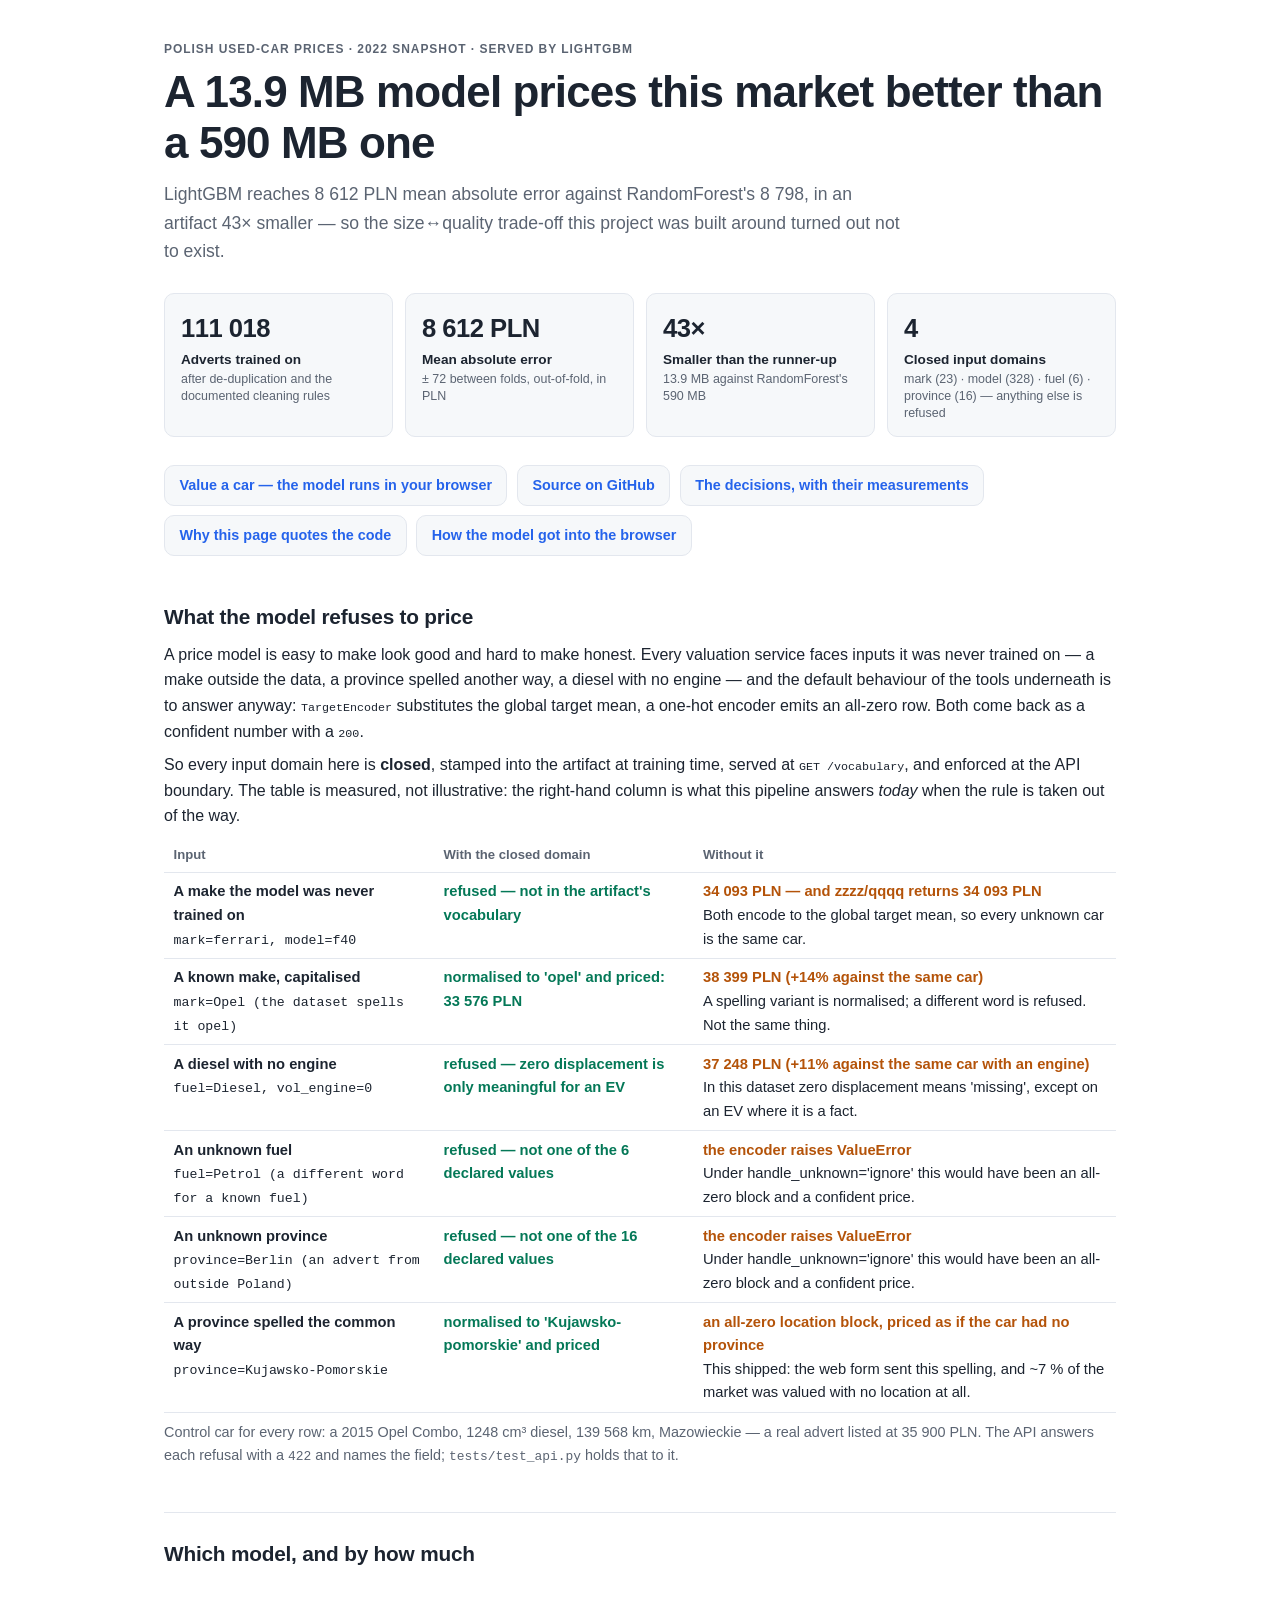
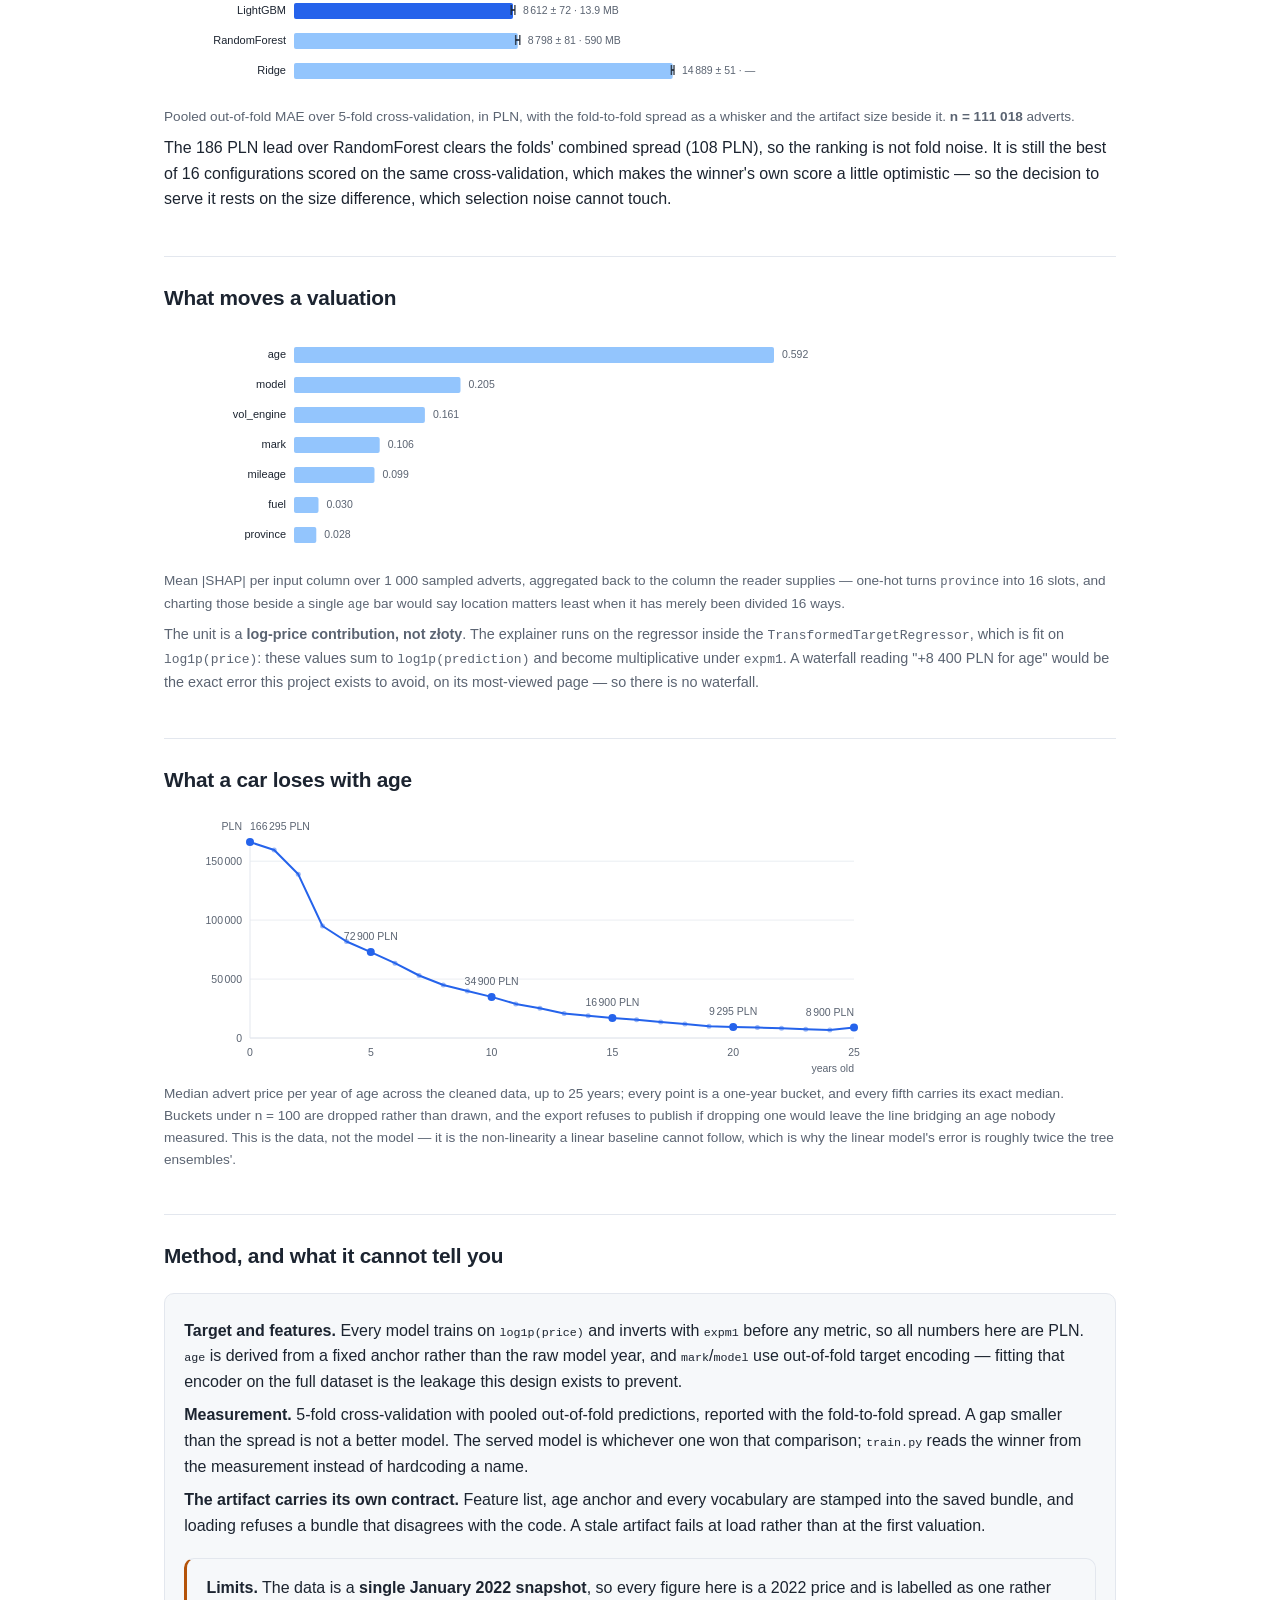
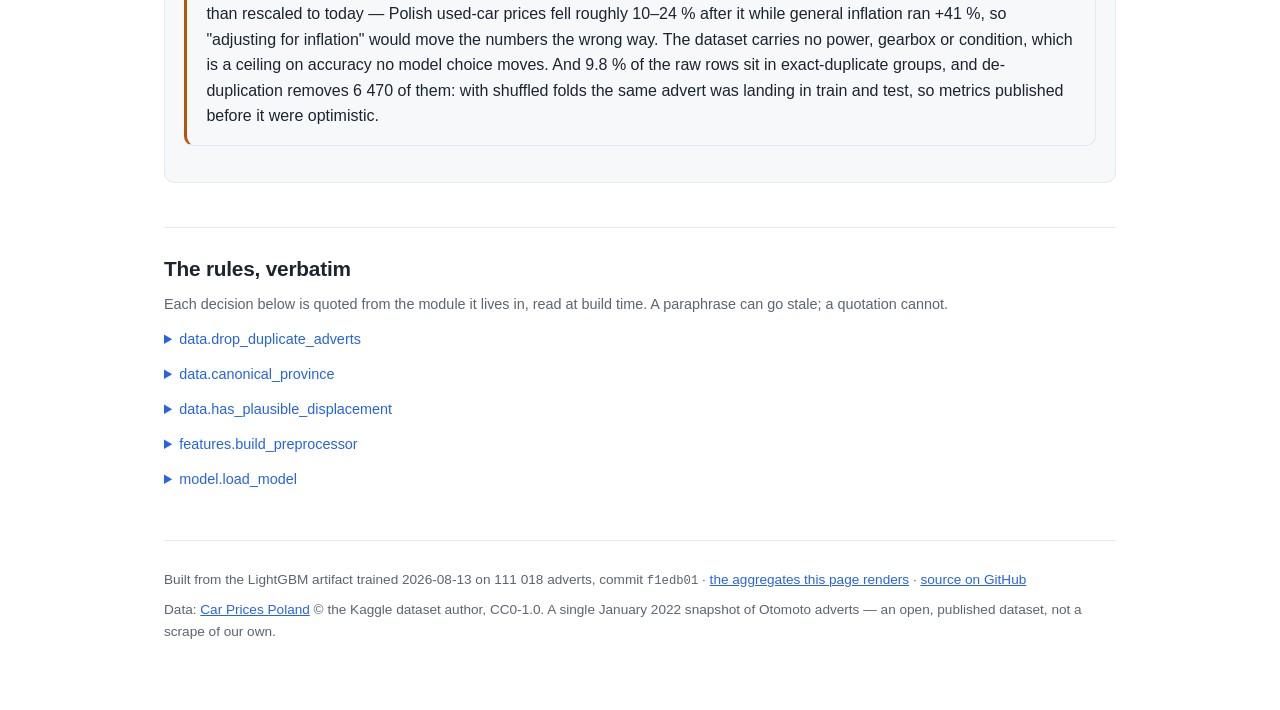
==== docs/index.html @ 96df0cda "feat(site)!: run the served model in the browser, and delete the heuristic The published form answer" ====
<!doctype html>
<html lang="en">
<head>
<meta charset="utf-8">
<meta name="viewport" content="width=device-width, initial-scale=1">
<title>A 13.9 MB model prices this market better than a 590 MB one — car-price-ml</title>
<meta name="description" content="LightGBM reaches 8 612 PLN mean absolute error against RandomForest&#39;s 8 798, in an artifact 43× smaller — so the size↔quality trade-off this project was built around turned out not to exist.">
<meta property="og:type" content="website">
<meta property="og:title" content="A 13.9 MB model prices this market better than a 590 MB one">
<meta property="og:description" content="LightGBM reaches 8 612 PLN mean absolute error against RandomForest&#39;s 8 798, in an artifact 43× smaller — so the size↔quality trade-off this project was built around turned out not to exist.">
<meta property="og:url" content="https://p0w3r223.github.io/car-price-ml/">
<meta name="twitter:card" content="summary">
<link rel="icon" href="data:image/svg+xml,<svg xmlns=%22http://www.w3.org/2000/svg%22 viewBox=%220 0 16 16%22><text y=%2213%22 font-size=%2213%22>&#128663;</text></svg>">
<style>
/* The palette, and nothing else. Both colour schemes are first-class: dark mode swaps the
   variables rather than restating the design, and the charts inherit them too — which is the
   main reason they are SVG and not the embedded PNGs this page used to carry.

   Kept in its own file because two pages are built from it: the report and the valuation
   form. They used to be two stylesheets with two palettes, so following the report's own
   "Try the valuation form" link landed the reader on a visually different site with no dark
   mode at all.

   The token names are shared with the other projects in this portfolio on purpose — one
   visual system, not five. */
:root {
  color-scheme: light dark;
  --bg: #ffffff;
  --surface: #f6f8fa;
  --border: #e3e7ee;
  --text: #1c2430;
  --muted: #5b6472;
  --accent: #2563eb;
  --accent-soft: #93c5fd;
  /* Darker than the obvious #059669, which measures 3.5:1 on --surface — below AA for text
     this size, and it is the label on the one state a reader has to be able to trust. */
  --positive: #047857;
  --warn: #b45309;
  /* Distinct from --warn on purpose: the form has two different bad states, and colouring
     them alike would say a refused input and a heuristic answer are the same kind of event.
     One is the user's to fix, the other is the deployment's. */
  --danger: #b42318;
  --radius: 10px;
}

@media (prefers-color-scheme: dark) {
  :root {
    --bg: #0f1319;
    --surface: #161c25;
    --border: #263041;
    --text: #e6eaf2;
    --muted: #98a3b6;
    --accent: #6ea8fe;
    --accent-soft: #2c4a7c;
    --positive: #34d399;
    --warn: #fbbf24;
    --danger: #f87171;
  }
}
/* Everything both published pages share: page frame, typography, cards, footer. The report
   adds charts and tables on top of this; the form adds inputs. Neither restates it. */

* { box-sizing: border-box; }

body {
  font-family: -apple-system, BlinkMacSystemFont, "Segoe UI", Roboto, "Helvetica Neue",
    Arial, sans-serif;
  -webkit-font-smoothing: antialiased;
  max-width: 62rem;
  margin: 0 auto;
  padding: 2.5rem 1.25rem 4rem;
  background: var(--bg);
  color: var(--text);
  line-height: 1.6;
}

a { color: var(--accent); }
a:focus-visible, summary:focus-visible {
  outline: 2px solid var(--accent);
  outline-offset: 3px;
  border-radius: 3px;
}

.eyebrow {
  text-transform: uppercase;
  letter-spacing: 0.08em;
  font-size: 0.75rem;
  font-weight: 600;
  color: var(--muted);
  margin: 0 0 0.5rem;
}

h1 {
  font-size: clamp(1.75rem, 1.2rem + 2.2vw, 2.75rem);
  line-height: 1.15;
  letter-spacing: -0.02em;
  margin: 0 0 0.75rem;
}

h2 {
  font-size: 1.3rem;
  letter-spacing: -0.01em;
  margin: 2.75rem 0 0.35rem;
  padding-top: 1.5rem;
  border-top: 1px solid var(--border);
}

h2:first-of-type { border-top: none; padding-top: 0; }
h3 { font-size: 1rem; margin: 1.5rem 0 0.25rem; }
p { margin: 0.5rem 0; }
.lead { font-size: 1.1rem; color: var(--muted); max-width: 46rem; }
.note { color: var(--muted); font-size: 0.9rem; }

.card {
  background: var(--surface);
  border: 1px solid var(--border);
  border-radius: var(--radius);
  padding: 1rem 1.2rem;
  margin: 1.25rem 0;
}

.card.caution { border-left: 3px solid var(--warn); }

.actions { display: flex; flex-wrap: wrap; gap: 0.6rem; margin: 1.5rem 0; }
.actions a {
  border: 1px solid var(--border);
  border-radius: var(--radius);
  padding: 0.5rem 0.9rem;
  text-decoration: none;
  background: var(--surface);
  font-size: 0.9rem;
  font-weight: 600;
}

code { font-size: 0.9em; }

footer {
  margin-top: 3rem;
  padding-top: 1.25rem;
  border-top: 1px solid var(--border);
  color: var(--muted);
  font-size: 0.85rem;
}

@media print {
  body { max-width: none; }
  details { display: none; }
}
/* What only the report page needs: the KPI row, the charts, the tables and the quoted rules.
   Loaded after tokens.css and base.css. */

/* KPI row: the four numbers that frame everything below. */
.kpis {
  display: grid;
  grid-template-columns: repeat(auto-fit, minmax(11rem, 1fr));
  gap: 0.75rem;
  margin: 1.75rem 0;
  padding: 0;
  list-style: none;
}

.kpi {
  background: var(--surface);
  border: 1px solid var(--border);
  border-radius: var(--radius);
  padding: 0.9rem 1rem;
}

.kpi-value { font-size: 1.6rem; font-weight: 700; letter-spacing: -0.02em; }
.kpi-label { font-size: 0.85rem; font-weight: 600; }
.kpi-note { font-size: 0.78rem; color: var(--muted); line-height: 1.35; }

figure { margin: 1rem 0 0; }
figcaption { color: var(--muted); font-size: 0.85rem; margin-top: 0.35rem; }

/* Charts scroll inside their own box; the page itself never scrolls sideways. The min-width
   is what makes that true: with `max-width: 100%` alone an SVG with a viewBox simply scales
   down, so `overflow-x` never fires and a 720 px chart renders at 44 % on a phone — taking
   11 px labels to under 5 px. Below this width the box scrolls instead of shrinking. */
.chart-wrap { overflow-x: auto; }
.chart { min-width: 34rem; max-width: 100%; height: auto; display: block; }
.chart text { font-size: 11px; fill: var(--text); }
.chart .bar-label { fill: var(--text); }
.chart .bar-value, .chart .axis { fill: var(--muted); font-size: 10.5px; }
.chart .bar { fill: var(--accent-soft); }
.chart .bar.served { fill: var(--accent); }
/* The fold-to-fold spread, drawn across the bar end. Deliberately the text colour rather
   than the bar's: it is a statement about the bar, not a part of it. */
.chart .spread { stroke: var(--text); stroke-width: 2; opacity: 0.8; }
.chart .spread-cap { stroke: var(--text); stroke-width: 1.5; opacity: 0.8; }
.chart .series {
  fill: none;
  stroke: var(--accent);
  stroke-width: 2;
  stroke-linejoin: round;
  stroke-linecap: round;
}
.chart .series-dot { fill: var(--accent); }
/* Points that only shape the line, next to the ones that carry a printed value. */
.chart .series-dot.minor { fill: var(--accent); opacity: 0.45; }
.chart .axis-line { stroke: var(--border); stroke-width: 1; }
/* Gridlines are a reading aid, not data: they must stay behind the series in weight as
   well as in paint order. */
.chart .grid { stroke: var(--border); stroke-width: 1; opacity: 0.7; }

table { border-collapse: collapse; width: 100%; font-size: 0.92rem; }
th, td {
  text-align: left;
  padding: 0.45rem 0.6rem;
  border-bottom: 1px solid var(--border);
  vertical-align: top;
}
th { font-weight: 600; color: var(--muted); font-size: 0.82rem; }
td.num, th.num { text-align: right; font-variant-numeric: tabular-nums; }
.table-wrap { overflow-x: auto; }
.verdict { color: var(--positive); font-weight: 600; }
.was { color: var(--warn); font-weight: 600; }

details { margin: 0.75rem 0; }
summary { cursor: pointer; font-size: 0.9rem; color: var(--accent); }
pre {
  overflow-x: auto;
  background: var(--surface);
  border: 1px solid var(--border);
  border-radius: var(--radius);
  padding: 0.85rem 1rem;
  font-size: 0.8rem;
  line-height: 1.5;
}

</style>
</head>
<body>

<header>
  <p class="eyebrow">Polish used-car prices · 2022 snapshot · served by LightGBM</p>
  <h1>A 13.9 MB model prices this market better than a 590 MB one</h1>
  <p class="lead">LightGBM reaches 8 612 PLN mean absolute error against RandomForest&#39;s 8 798, in an artifact 43× smaller — so the size↔quality trade-off this project was built around turned out not to exist.</p>
</header>

<ul class="kpis">
  <li class="kpi">
    <div class="kpi-value">111 018</div>
    <div class="kpi-label">Adverts trained on</div>
    <div class="kpi-note">after de-duplication and the documented cleaning rules</div>
  </li>
  <li class="kpi">
    <div class="kpi-value">8 612 PLN</div>
    <div class="kpi-label">Mean absolute error</div>
    <div class="kpi-note">± 72 between folds, out-of-fold, in PLN</div>
  </li>
  <li class="kpi">
    <div class="kpi-value">43×</div>
    <div class="kpi-label">Smaller than the runner-up</div>
    <div class="kpi-note">13.9 MB against RandomForest&#39;s 590 MB</div>
  </li>
  <li class="kpi">
    <div class="kpi-value">4</div>
    <div class="kpi-label">Closed input domains</div>
    <div class="kpi-note">mark (23) · model (328) · fuel (6) · province (16) — anything else is refused</div>
  </li>
</ul>

<p class="actions">
  <a href="app/">Value a car — the model runs in your browser</a>
  <a href="https://github.com/P0w3r223/car-price-ml">Source on GitHub</a>
  <a href="adr/0001_scope-and-site-expansion.md">The decisions, with their measurements</a>
  <a href="adr/0002_site-quotes-the-code.md">Why this page quotes the code</a>
  <a href="adr/0004_the-model-runs-in-the-browser.md">How the model got into the browser</a>
</p>

<h2>What the model refuses to price</h2>
<p>
  A price model is easy to make look good and hard to make honest. Every valuation service
  faces inputs it was never trained on — a make outside the data, a province spelled another
  way, a diesel with no engine — and the default behaviour of the tools underneath is to
  answer anyway: <code>TargetEncoder</code> substitutes the global target mean, a one-hot
  encoder emits an all-zero row. Both come back as a confident number with a
  <code>200</code>.
</p>
<p>
  So every input domain here is <strong>closed</strong>, stamped into the artifact at
  training time, served at <code>GET /vocabulary</code>, and enforced at the API boundary.
  The table is measured, not illustrative: the right-hand column is what this pipeline
  answers <em>today</em> when the rule is taken out of the way.
</p>
<div class="table-wrap">
<table>
  <thead>
    <tr>
      <th>Input</th>
      <th>With the closed domain</th>
      <th>Without it</th>
    </tr>
  </thead>
  <tbody>
    <tr>
      <td><strong>A make the model was never trained on</strong><br><code>mark=ferrari, model=f40</code></td>
      <td><span class="verdict">refused — not in the artifact&#39;s vocabulary</span></td>
      <td><span class="was">34 093 PLN — and zzzz/qqqq returns 34 093 PLN</span><br>Both encode to the global target mean, so every unknown car is the same car.</td>
    </tr>
    <tr>
      <td><strong>A known make, capitalised</strong><br><code>mark=Opel (the dataset spells it opel)</code></td>
      <td><span class="verdict">normalised to &#39;opel&#39; and priced: 33 576 PLN</span></td>
      <td><span class="was">38 399 PLN (+14% against the same car)</span><br>A spelling variant is normalised; a different word is refused. Not the same thing.</td>
    </tr>
    <tr>
      <td><strong>A diesel with no engine</strong><br><code>fuel=Diesel, vol_engine=0</code></td>
      <td><span class="verdict">refused — zero displacement is only meaningful for an EV</span></td>
      <td><span class="was">37 248 PLN (+11% against the same car with an engine)</span><br>In this dataset zero displacement means &#39;missing&#39;, except on an EV where it is a fact.</td>
    </tr>
    <tr>
      <td><strong>An unknown fuel</strong><br><code>fuel=Petrol (a different word for a known fuel)</code></td>
      <td><span class="verdict">refused — not one of the 6 declared values</span></td>
      <td><span class="was">the encoder raises ValueError</span><br>Under handle_unknown=&#39;ignore&#39; this would have been an all-zero block and a confident price.</td>
    </tr>
    <tr>
      <td><strong>An unknown province</strong><br><code>province=Berlin (an advert from outside Poland)</code></td>
      <td><span class="verdict">refused — not one of the 16 declared values</span></td>
      <td><span class="was">the encoder raises ValueError</span><br>Under handle_unknown=&#39;ignore&#39; this would have been an all-zero block and a confident price.</td>
    </tr>
    <tr>
      <td><strong>A province spelled the common way</strong><br><code>province=Kujawsko-Pomorskie</code></td>
      <td><span class="verdict">normalised to &#39;Kujawsko-pomorskie&#39; and priced</span></td>
      <td><span class="was">an all-zero location block, priced as if the car had no province</span><br>This shipped: the web form sent this spelling, and ~7 % of the market was valued with no location at all.</td>
    </tr>
  </tbody>
</table>
</div>
<p class="note">
  Control car for every row: a 2015 Opel Combo,
  1248 cm³ diesel, 139 568 km,
  Mazowieckie — a real advert listed at 35 900 PLN. The API answers each
  refusal with a <code>422</code> and names the field; <code>tests/test_api.py</code> holds
  that to it.
</p>

<h2>Which model, and by how much</h2>
<figure>
  <div class="chart-wrap"><svg class="chart" viewBox="0 0 720 114" width="720" height="114" role="img" aria-label="Cross-validated error by model (PLN)" xmlns="http://www.w3.org/2000/svg"><title>Cross-validated error by model (PLN)</title><text class="bar-label" x="122" y="28.0" text-anchor="end">LightGBM</text><rect class="bar served" x="130" y="17" width="219.0" height="16" rx="2"></rect><line class="spread" x1="347.2" x2="350.9" y1="24.0" y2="24.0"></line><line class="spread-cap" x1="347.2" x2="347.2" y1="19.0" y2="29.0"></line><line class="spread-cap" x1="350.9" x2="350.9" y1="19.0" y2="29.0"></line><text class="bar-value" x="358.9" y="28.0">8 612 ± 72 · 13.9 MB</text><text class="bar-label" x="122" y="58.0" text-anchor="end">RandomForest</text><rect class="bar" x="130" y="47" width="223.8" height="16" rx="2"></rect><line class="spread" x1="351.7" x2="355.8" y1="54.0" y2="54.0"></line><line class="spread-cap" x1="351.7" x2="351.7" y1="49.0" y2="59.0"></line><line class="spread-cap" x1="355.8" x2="355.8" y1="49.0" y2="59.0"></line><text class="bar-value" x="363.8" y="58.0">8 798 ± 81 · 590 MB</text><text class="bar-label" x="122" y="88.0" text-anchor="end">Ridge</text><rect class="bar" x="130" y="77" width="378.7" height="16" rx="2"></rect><line class="spread" x1="507.4" x2="510.0" y1="84.0" y2="84.0"></line><line class="spread-cap" x1="507.4" x2="507.4" y1="79.0" y2="89.0"></line><line class="spread-cap" x1="510.0" x2="510.0" y1="79.0" y2="89.0"></line><text class="bar-value" x="518.0" y="88.0">14 889 ± 51 · —</text></svg></div>
  <figcaption>
    Pooled out-of-fold MAE over 5-fold cross-validation, in PLN, with
    the fold-to-fold spread as a whisker and the artifact size beside it.
    <strong>n = 111 018</strong> adverts.
  </figcaption>
</figure>
<p>The 186 PLN lead over RandomForest clears the folds&#39; combined spread (108 PLN), so the ranking is not fold noise. It is still the best of 16 configurations scored on the same cross-validation, which makes the winner&#39;s own score a little optimistic — so the decision to serve it rests on the size difference, which selection noise cannot touch.</p>

<h2>What moves a valuation</h2>
<figure>
  <div class="chart-wrap"><svg class="chart" viewBox="0 0 720 234" width="720" height="234" role="img" aria-label="What moves a valuation (mean |SHAP|, log-price)" xmlns="http://www.w3.org/2000/svg"><title>What moves a valuation (mean |SHAP|, log-price)</title><text class="bar-label" x="122" y="28.0" text-anchor="end">age</text><rect class="bar" x="130" y="17" width="480.0" height="16" rx="2"></rect><text class="bar-value" x="618.0" y="28.0">0.592</text><text class="bar-label" x="122" y="58.0" text-anchor="end">model</text><rect class="bar" x="130" y="47" width="166.5" height="16" rx="2"></rect><text class="bar-value" x="304.5" y="58.0">0.205</text><text class="bar-label" x="122" y="88.0" text-anchor="end">vol_engine</text><rect class="bar" x="130" y="77" width="130.9" height="16" rx="2"></rect><text class="bar-value" x="268.9" y="88.0">0.161</text><text class="bar-label" x="122" y="118.0" text-anchor="end">mark</text><rect class="bar" x="130" y="107" width="85.7" height="16" rx="2"></rect><text class="bar-value" x="223.7" y="118.0">0.106</text><text class="bar-label" x="122" y="148.0" text-anchor="end">mileage</text><rect class="bar" x="130" y="137" width="80.5" height="16" rx="2"></rect><text class="bar-value" x="218.5" y="148.0">0.099</text><text class="bar-label" x="122" y="178.0" text-anchor="end">fuel</text><rect class="bar" x="130" y="167" width="24.5" height="16" rx="2"></rect><text class="bar-value" x="162.5" y="178.0">0.030</text><text class="bar-label" x="122" y="208.0" text-anchor="end">province</text><rect class="bar" x="130" y="197" width="22.3" height="16" rx="2"></rect><text class="bar-value" x="160.3" y="208.0">0.028</text></svg></div>
  <figcaption>
    Mean |SHAP| per input column over 1 000 sampled adverts,
    aggregated back to the column the reader supplies — one-hot turns
    <code>province</code> into 16 slots, and charting those beside a
    single <code>age</code> bar would say location matters least when it has merely been
    divided 16 ways.
  </figcaption>
</figure>
<p class="note">
  The unit is a <strong>log-price contribution, not złoty</strong>. The explainer runs on the
  regressor inside the <code>TransformedTargetRegressor</code>, which is fit on
  <code>log1p(price)</code>: these values sum to <code>log1p(prediction)</code> and become
  multiplicative under <code>expm1</code>. A waterfall reading "+8 400 PLN for age" would be
  the exact error this project exists to avoid, on its most-viewed page — so there is no
  waterfall.
</p>

<h2>What a car loses with age</h2>
<figure>
  <div class="chart-wrap"><svg class="chart" viewBox="0 0 720 266" width="720" height="266" role="img" aria-label="Median advert price by age" xmlns="http://www.w3.org/2000/svg"><title>Median advert price by age</title><text class="axis" x="78" y="18" text-anchor="end">PLN</text><line class="grid" x1="86" x2="690" y1="226.0" y2="226.0"></line><text class="axis" x="78" y="230.0" text-anchor="end">0</text><line class="grid" x1="86" x2="690" y1="167.1" y2="167.1"></line><text class="axis" x="78" y="171.1" text-anchor="end">50 000</text><line class="grid" x1="86" x2="690" y1="108.1" y2="108.1"></line><text class="axis" x="78" y="112.1" text-anchor="end">100 000</text><line class="grid" x1="86" x2="690" y1="49.2" y2="49.2"></line><text class="axis" x="78" y="53.2" text-anchor="end">150 000</text><line class="axis-line" x1="86" x2="690" y1="226" y2="226"></line><line class="axis-line" x1="86" x2="86" y1="30" y2="226"></line><polyline class="series" points="86.0,30.0 110.2,38.0 134.3,62.3 158.5,114.0 182.6,129.5 206.8,140.1 231.0,151.2 255.1,163.5 279.3,173.0 303.4,179.0 327.6,184.9 351.8,191.9 375.9,196.2 400.1,201.4 424.2,203.7 448.4,206.1 472.6,207.7 496.7,209.9 520.9,212.0 545.0,214.2 569.2,215.0 593.4,215.5 617.5,216.2 641.7,217.2 665.8,217.9 690.0,215.5"></polyline><circle class="series-dot" cx="86.0" cy="30.0" r="4"></circle><circle class="series-dot minor" cx="110.2" cy="38.0" r="2.5"></circle><circle class="series-dot minor" cx="134.3" cy="62.3" r="2.5"></circle><circle class="series-dot minor" cx="158.5" cy="114.0" r="2.5"></circle><circle class="series-dot minor" cx="182.6" cy="129.5" r="2.5"></circle><circle class="series-dot" cx="206.8" cy="140.1" r="4"></circle><circle class="series-dot minor" cx="231.0" cy="151.2" r="2.5"></circle><circle class="series-dot minor" cx="255.1" cy="163.5" r="2.5"></circle><circle class="series-dot minor" cx="279.3" cy="173.0" r="2.5"></circle><circle class="series-dot minor" cx="303.4" cy="179.0" r="2.5"></circle><circle class="series-dot" cx="327.6" cy="184.9" r="4"></circle><circle class="series-dot minor" cx="351.8" cy="191.9" r="2.5"></circle><circle class="series-dot minor" cx="375.9" cy="196.2" r="2.5"></circle><circle class="series-dot minor" cx="400.1" cy="201.4" r="2.5"></circle><circle class="series-dot minor" cx="424.2" cy="203.7" r="2.5"></circle><circle class="series-dot" cx="448.4" cy="206.1" r="4"></circle><circle class="series-dot minor" cx="472.6" cy="207.7" r="2.5"></circle><circle class="series-dot minor" cx="496.7" cy="209.9" r="2.5"></circle><circle class="series-dot minor" cx="520.9" cy="212.0" r="2.5"></circle><circle class="series-dot minor" cx="545.0" cy="214.2" r="2.5"></circle><circle class="series-dot" cx="569.2" cy="215.0" r="4"></circle><circle class="series-dot minor" cx="593.4" cy="215.5" r="2.5"></circle><circle class="series-dot minor" cx="617.5" cy="216.2" r="2.5"></circle><circle class="series-dot minor" cx="641.7" cy="217.2" r="2.5"></circle><circle class="series-dot minor" cx="665.8" cy="217.9" r="2.5"></circle><circle class="series-dot" cx="690.0" cy="215.5" r="4"></circle><text class="bar-value" x="86.0" y="18.0" text-anchor="start">166 295 PLN</text><text class="axis" x="86.0" y="244.0" text-anchor="middle">0</text><text class="bar-value" x="206.8" y="128.1" text-anchor="middle">72 900 PLN</text><text class="axis" x="206.8" y="244.0" text-anchor="middle">5</text><text class="bar-value" x="327.6" y="172.9" text-anchor="middle">34 900 PLN</text><text class="axis" x="327.6" y="244.0" text-anchor="middle">10</text><text class="bar-value" x="448.4" y="194.1" text-anchor="middle">16 900 PLN</text><text class="axis" x="448.4" y="244.0" text-anchor="middle">15</text><text class="bar-value" x="569.2" y="203.0" text-anchor="middle">9 295 PLN</text><text class="axis" x="569.2" y="244.0" text-anchor="middle">20</text><text class="bar-value" x="690.0" y="203.5" text-anchor="end">8 900 PLN</text><text class="axis" x="690.0" y="244.0" text-anchor="middle">25</text><text class="axis" x="690" y="260" text-anchor="end">years old</text></svg></div>
  <figcaption>
    Median advert price per year of age across the cleaned data, up to
    25 years; every point is a one-year bucket, and every fifth carries its
    exact median. Buckets under n = 100 are dropped rather than
    drawn, and the export refuses to publish if dropping one would leave the line bridging an
    age nobody measured. This is the data, not the model — it is the non-linearity a linear
    baseline cannot follow, which is why the linear model's error is roughly twice the tree
    ensembles'.
  </figcaption>
</figure>

<h2>Method, and what it cannot tell you</h2>
<div class="card">
  <p>
    <strong>Target and features.</strong> Every model trains on <code>log1p(price)</code> and
    inverts with <code>expm1</code> before any metric, so all numbers here are PLN.
    <code>age</code> is derived from a fixed anchor rather than the raw model year, and
    <code>mark</code>/<code>model</code> use out-of-fold target encoding — fitting that
    encoder on the full dataset is the leakage this design exists to prevent.
  </p>
  <p>
    <strong>Measurement.</strong> 5-fold cross-validation with pooled
    out-of-fold predictions, reported with the fold-to-fold spread. A gap smaller than the
    spread is not a better model. The served model is whichever one won that comparison;
    <code>train.py</code> reads the winner from the measurement instead of hardcoding a name.
  </p>
  <p>
    <strong>The artifact carries its own contract.</strong> Feature list, age anchor and every
    vocabulary are stamped into the saved bundle, and loading refuses a bundle that disagrees
    with the code. A stale artifact fails at load rather than at the first valuation.
  </p>
  <p class="card caution">
    <strong>Limits.</strong> The data is a <strong>single January
    2022 snapshot</strong>, so every figure here is a
    2022 price and is labelled as one rather than rescaled to today —
    Polish used-car prices fell roughly 10–24 % after it while general inflation ran +41 %, so
    "adjusting for inflation" would move the numbers the wrong way. The dataset carries no
    power, gearbox or condition, which is a ceiling on accuracy no model choice moves. And
    9.8 % of the raw rows sit in exact-duplicate groups, and de-duplication removes 6 470 of
    them: with shuffled folds the same advert was landing in train and test, so metrics
    published before it were optimistic.
  </p>
</div>

<h2>The rules, verbatim</h2>
<p class="note">
  Each decision below is quoted from the module it lives in, read at build time. A paraphrase
  can go stale; a quotation cannot.
</p>
<details>
  <summary>data.drop_duplicate_adverts</summary>
  <pre><code>def drop_duplicate_adverts(df: pd.DataFrame) -&gt; pd.DataFrame:
    &#34;&#34;&#34;Drop repeated adverts, keeping one row per distinct advert.

    9.8 % of the raw rows sit in exact-duplicate groups — 31 groups hold 22 identical
    copies — consistent with a concatenation of per-model scrapes where some models were
    ingested twice. With shuffled k-fold, identical adverts land in both the training and
    the test fold, so every metric is optimistic. The inflation is not uniform across
    models either: measured on this dataset, duplicates flatter RandomForest by 256 PLN of
    MAE (``min_samples_leaf=3`` can form a pure leaf on three copies of one advert) against
    LightGBM&#39;s 19 PLN, which is enough to distort a comparison between them.

    Comparison is on the advert&#39;s own attributes; ``age`` is derived, so it is excluded.
    The key is raw-row equality rather than equality over the modelled features: two adverts
    differing only in `city` or `generation_name` are treated as two adverts, which leaves
    ~0.9 % of rows still identical in feature space. That residual is deliberate — collapsing
    it would discard genuine repeated listings of similar cars, which is signal about how
    common such a car is.
    &#34;&#34;&#34;
    subset = [c for c in df.columns if c != &#34;age&#34;]
    return df.drop_duplicates(subset=subset).reset_index(drop=True)
</code></pre>
</details>
<details>
  <summary>data.canonical_province</summary>
  <pre><code>def canonical_province(value: object) -&gt; str | None:
    &#34;&#34;&#34;Return the canonical spelling of a province, or ``None`` if it is not a Polish one.

    ``None`` covers everything outside the domain: foreign regions present in the raw data,
    missing values, and non-string input.
    &#34;&#34;&#34;
    if not isinstance(value, str):
        return None
    return _PROVINCE_BY_KEY.get(_fold(value))
</code></pre>
</details>
<details>
  <summary>data.has_plausible_displacement</summary>
  <pre><code>def has_plausible_displacement(fuel: object, vol_engine: float) -&gt; bool:
    &#34;&#34;&#34;Zero displacement is a fact for an EV and a missing value for anything that burns fuel.

    The single statement of this rule. Training drops the rows that fail it and the API
    refuses the requests that fail it — stated once because the two enforcing it live in
    different modules, and a rule applied on only one side is worse than no rule: the model
    then has no combustion-with-zero-displacement example to reason from, yet still answers.
    &#34;&#34;&#34;
    return vol_engine &gt; 0 or fuel == config.ELECTRIC_FUEL
</code></pre>
</details>
<details>
  <summary>features.build_preprocessor</summary>
  <pre><code>def build_preprocessor(random_state: int = config.RANDOM_STATE) -&gt; ColumnTransformer:
    &#34;&#34;&#34;Column transformer: OOF target encoding + one-hot + passthrough numerics.

    ``TargetEncoder`` performs internal cross-fitting; pandas output preserves feature
    names downstream (for SHAP and to satisfy LightGBM).

    The cross-fitting splitter is passed explicitly **with a seed**. Handing ``cv`` a
    plain integer lets the encoder shuffle the folds from an unseeded RNG, so two fits on
    identical data return different encodings — and every metric downstream inherits that
    wobble even when the estimator itself is fully seeded. Measured on the full dataset,
    the spread was tens of złoty of MAE: small, but the same order as a real model
    improvement, which is exactly the size that misleads a comparison.
    &#34;&#34;&#34;
    preprocessor = ColumnTransformer(
        transformers=[
            (
                &#34;target_enc&#34;,
                TargetEncoder(
                    target_type=&#34;continuous&#34;,
                    cv=KFold(n_splits=config.CV_FOLDS, shuffle=True, random_state=random_state),
                ),
                list(config.HIGH_CARD_CATEGORICAL),
            ),
            (
                &#34;onehot&#34;,
                # The category domains are declared, not learned. Learned domains depend on
                # what a given training sample happened to contain, so a fold missing a rare
                # fuel would produce a different feature space — and the serving pipeline
                # would inherit whichever one the final fit saw. Declaring them keeps the
                # columns identical across folds, runs and the API.
                #
                # &#34;error&#34;, not &#34;ignore&#34;: an out-of-domain category under &#34;ignore&#34; becomes an
                # all-zero block — a combination that occurs in no training row, so the trees
                # extrapolate off-manifold and return a confident number with no signal that
                # anything was dropped. That is the exact failure this vocabulary work exists
                # to close, and it must not stay open for the next dataset that spells a fuel
                # differently. Callers reach the model through `data.clean` (which closes the
                # province domain) or the API (which validates both), so a raised error here
                # means genuinely unseen input, not routine traffic.
                OneHotEncoder(
                    categories=[
                        _ONEHOT_CATEGORIES[name] for name in config.LOW_CARD_CATEGORICAL
                    ],
                    handle_unknown=&#34;error&#34;,
                    sparse_output=False,
                ),
                list(config.LOW_CARD_CATEGORICAL),
            ),
            (&#34;num&#34;, &#34;passthrough&#34;, list(config.NUMERIC_FEATURES)),
        ]
    )
    preprocessor.set_output(transform=&#34;pandas&#34;)
    return preprocessor
</code></pre>
</details>
<details>
  <summary>model.load_model</summary>
  <pre><code>def load_model(models_dir: Path = config.MODELS_DIR) -&gt; dict:
    &#34;&#34;&#34;Load the persisted model bundle, refusing one that was fit on a different feature set.

    Uses joblib (pickle) — only load model files you produced/trust; the served artifact
    ships inside the Docker image, so its provenance is controlled.

    The feature check exists because the failure it prevents is silent: the API builds its
    input row from a hardcoded column list, so an artifact trained on a different set would
    keep returning confident numbers computed from the wrong columns. A stale artifact must
    fail at load, not at the first valuation.
    &#34;&#34;&#34;
    path = models_dir / MODEL_FILENAME
    if not path.exists():
        raise FileNotFoundError(f&#34;No saved model at {path} — train first&#34;)

    bundle = joblib.load(path)
    saved = bundle.get(&#34;metadata&#34;, {}).get(&#34;features&#34;)
    expected = list(features.FEATURE_COLUMNS)
    if saved is None:
        raise ValueError(
            f&#34;{path} carries no feature spec — it predates the check and cannot be &#34;
            f&#34;verified against the current one ({expected}). Retrain.&#34;
        )
    if list(saved) != expected:
        raise ValueError(
            f&#34;{path} was fit on {list(saved)}, but the code expects {expected}. Retrain.&#34;
        )

    # The anchor belongs to the inference contract as much as the column list does: the API
    # derives `age = REFERENCE_YEAR - year`, so serving an artifact trained against a
    # different anchor shifts every age by the difference — quietly, and in a direction the
    # metrics never see.
    saved_year = bundle.get(&#34;metadata&#34;, {}).get(&#34;reference_year&#34;)
    if saved_year is None:
        raise ValueError(
            f&#34;{path} carries no age anchor, so it cannot be checked against &#34;
            f&#34;REFERENCE_YEAR={config.REFERENCE_YEAR}. Retrain.&#34;
        )
    if saved_year != config.REFERENCE_YEAR:
        raise ValueError(
            f&#34;{path} was fit with REFERENCE_YEAR={saved_year}, but the code uses &#34;
            f&#34;{config.REFERENCE_YEAR} — every derived age would be off by &#34;
            f&#34;{abs(saved_year - config.REFERENCE_YEAR)} years. Retrain.&#34;
        )

    # The declared one-hot domains are part of the artifact too. Widening `config.PROVINCES`
    # without retraining would leave the API validator accepting a province the pickled
    # encoder then refuses — a 500 at valuation time instead of a clear message at load.
    saved_vocabulary = bundle.get(&#34;metadata&#34;, {}).get(&#34;vocabulary&#34;, {})
    declared_domains = {&#34;fuel&#34;: list(config.KNOWN_FUELS), &#34;province&#34;: list(config.PROVINCES)}
    for column in (*config.HIGH_CARD_CATEGORICAL, *config.LOW_CARD_CATEGORICAL):
        stamped = saved_vocabulary.get(column)
        # Mandatory, like the two checks above. The serving path refuses an unknown make by
        # consulting this list, so an artifact without it would let that guard pass silently
        # — the failure mode being guarded against, reintroduced by an optional check.
        if not stamped:
            raise ValueError(f&#34;{path} carries no {column} vocabulary. Retrain.&#34;)
        declared = declared_domains.get(column)
        if declared is not None and sorted(stamped) != sorted(declared):
            raise ValueError(
                f&#34;{path} was fit with {column} domain {sorted(stamped)}, but the code &#34;
                f&#34;declares {sorted(declared)}. Retrain.&#34;
            )
    return bundle
</code></pre>
</details>

<footer>
  <p>
    Built from the LightGBM artifact trained
    <time datetime="2026-08-13">2026-08-13</time> on
    111 018 adverts, commit
    <code>f1edb01</code> ·
    <a href="data/metrics.json">the aggregates this page renders</a> ·
    <a href="https://github.com/P0w3r223/car-price-ml">source on GitHub</a>
  </p>
  <p>
    Data: <a href="https://www.kaggle.com/datasets/aleksandrglotov/car-prices-poland">Car
    Prices Poland</a> © the Kaggle dataset author, CC0-1.0. A single January
    2022 snapshot of Otomoto adverts — an open, published dataset, not
    a scrape of our own.
  </p>
</footer>

</body>
</html>
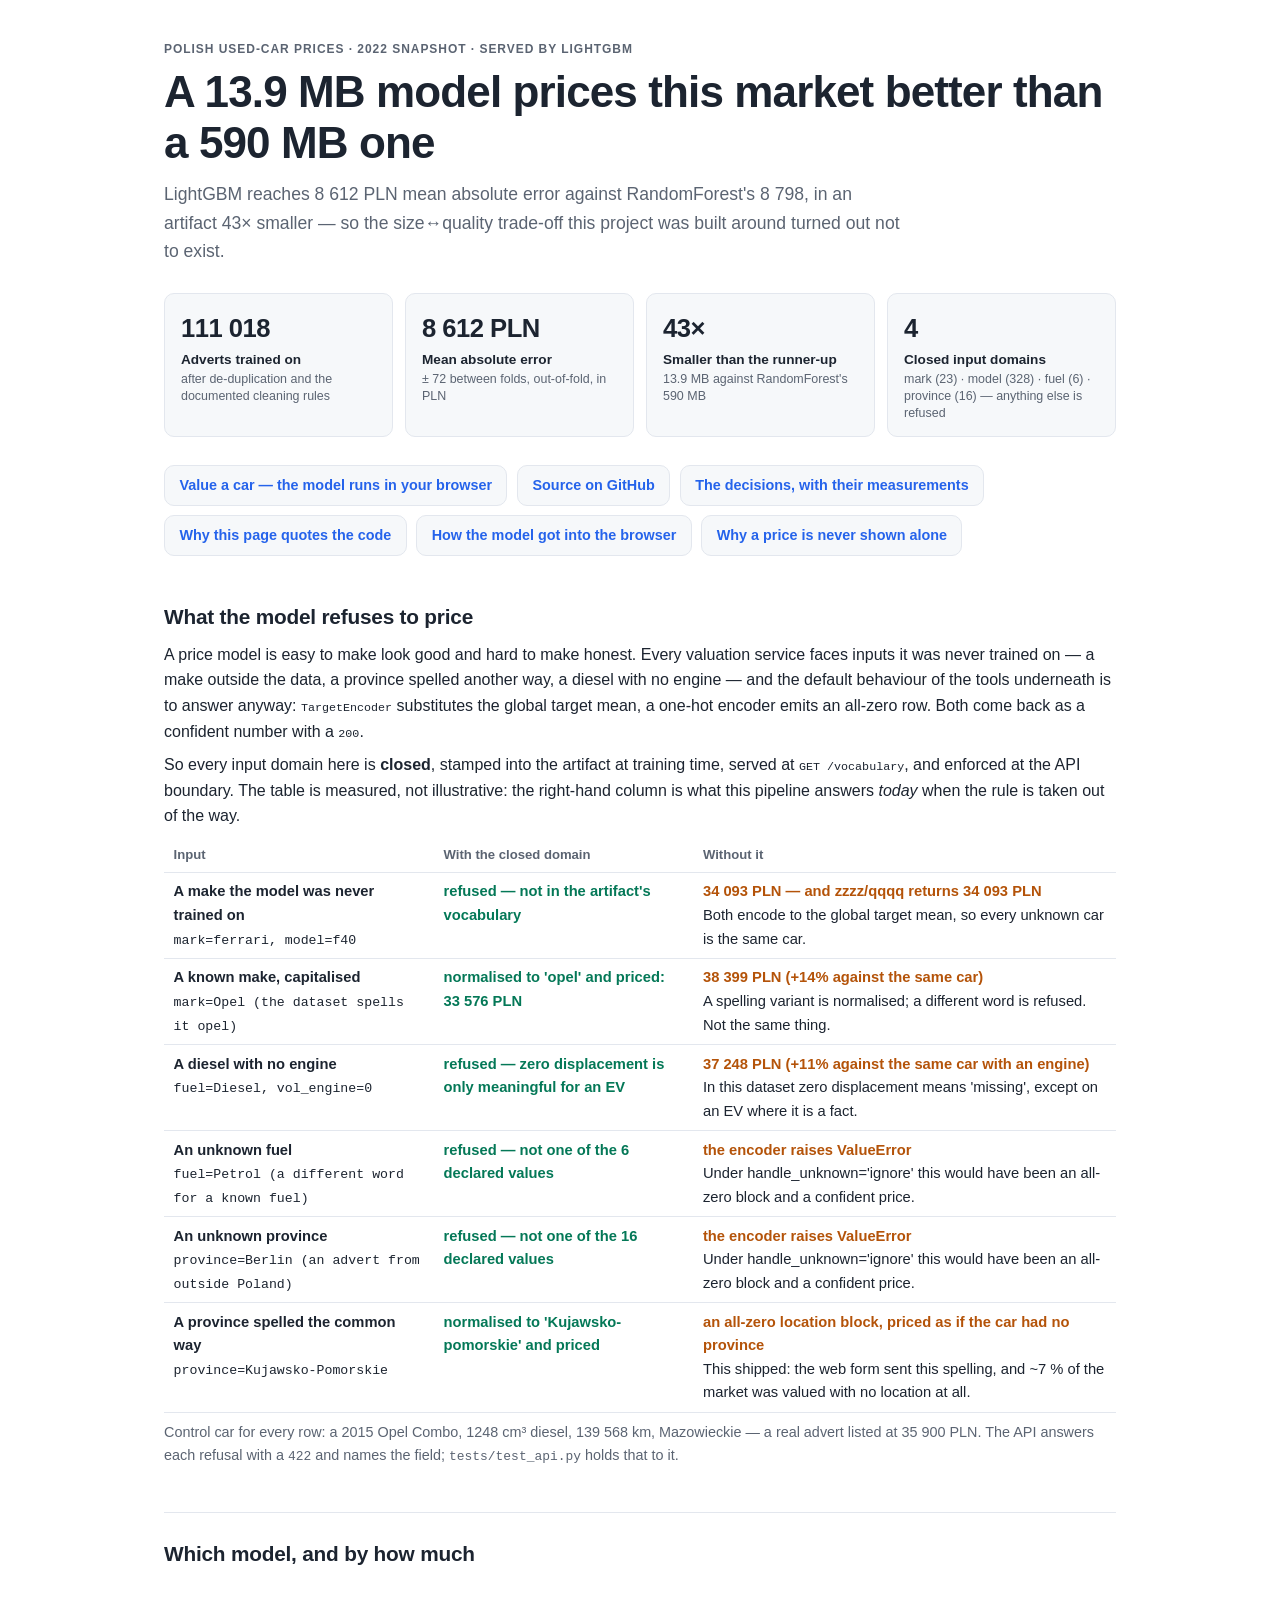
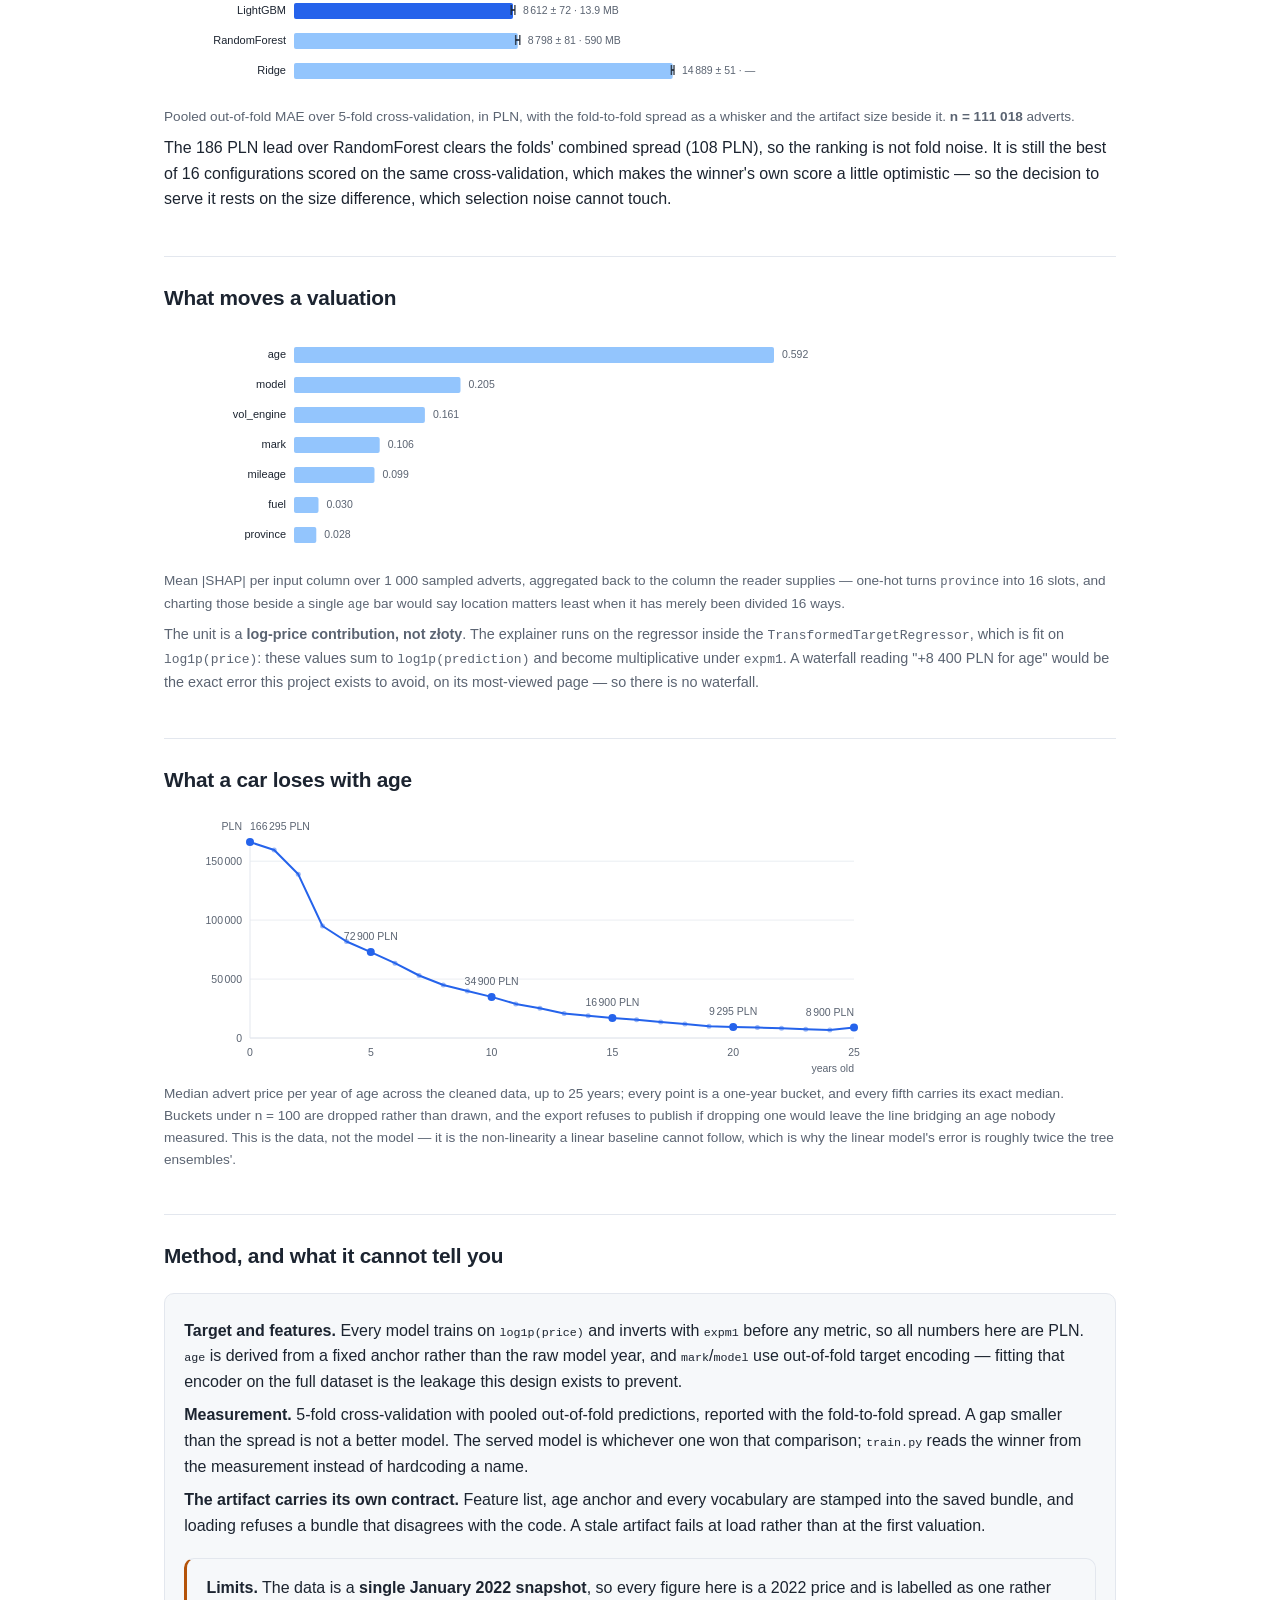
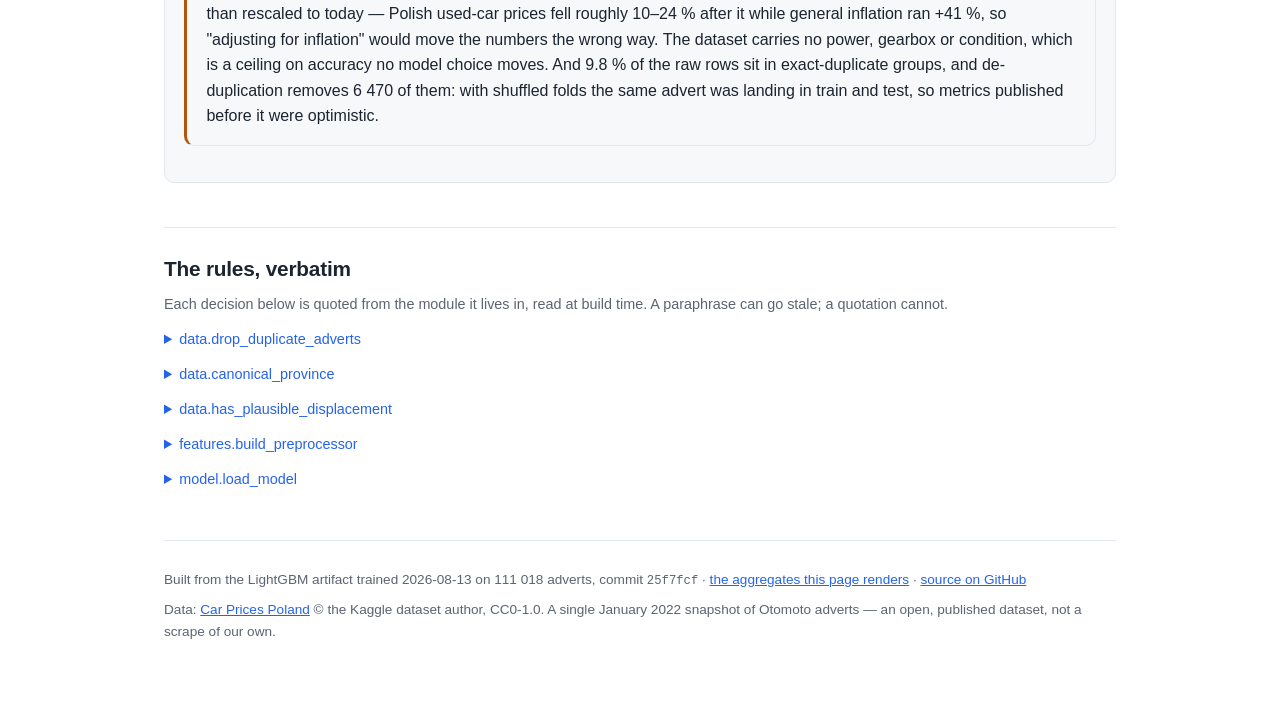
==== commit acb2b079: "feat(site): value the car as you type, and never show a price without its spread W6, first half. ADR" ====
--- a/docs/index.html
+++ b/docs/index.html
@@ -146,32 +146,9 @@
   body { max-width: none; }
   details { display: none; }
 }
-/* What only the report page needs: the KPI row, the charts, the tables and the quoted rules.
-   Loaded after tokens.css and base.css. */
-
-/* KPI row: the four numbers that frame everything below. */
-.kpis {
-  display: grid;
-  grid-template-columns: repeat(auto-fit, minmax(11rem, 1fr));
-  gap: 0.75rem;
-  margin: 1.75rem 0;
-  padding: 0;
-  list-style: none;
-}
-
-.kpi {
-  background: var(--surface);
-  border: 1px solid var(--border);
-  border-radius: var(--radius);
-  padding: 0.9rem 1rem;
-}
-
-.kpi-value { font-size: 1.6rem; font-weight: 700; letter-spacing: -0.02em; }
-.kpi-label { font-size: 0.85rem; font-weight: 600; }
-.kpi-note { font-size: 0.78rem; color: var(--muted); line-height: 1.35; }
-
-figure { margin: 1rem 0 0; }
-figcaption { color: var(--muted); font-size: 0.85rem; margin-top: 0.35rem; }
+/* The charts, shared by both published pages: the report draws them in Python and the
+   valuation form draws its what-if curve in JavaScript, and they must look like one
+   system rather than two. Class names are the contract between charts.py and curve.js. */
 
 /* Charts scroll inside their own box; the page itself never scrolls sideways. The min-width
    is what makes that true: with `max-width: 100%` alone an SVG with a viewBox simply scales
@@ -202,6 +179,32 @@
 /* Gridlines are a reading aid, not data: they must stay behind the series in weight as
    well as in paint order. */
 .chart .grid { stroke: var(--border); stroke-width: 1; opacity: 0.7; }
+/* What only the report page needs: the KPI row, the charts, the tables and the quoted rules.
+   Loaded after tokens.css and base.css. */
+
+/* KPI row: the four numbers that frame everything below. */
+.kpis {
+  display: grid;
+  grid-template-columns: repeat(auto-fit, minmax(11rem, 1fr));
+  gap: 0.75rem;
+  margin: 1.75rem 0;
+  padding: 0;
+  list-style: none;
+}
+
+.kpi {
+  background: var(--surface);
+  border: 1px solid var(--border);
+  border-radius: var(--radius);
+  padding: 0.9rem 1rem;
+}
+
+.kpi-value { font-size: 1.6rem; font-weight: 700; letter-spacing: -0.02em; }
+.kpi-label { font-size: 0.85rem; font-weight: 600; }
+.kpi-note { font-size: 0.78rem; color: var(--muted); line-height: 1.35; }
+
+figure { margin: 1rem 0 0; }
+figcaption { color: var(--muted); font-size: 0.85rem; margin-top: 0.35rem; }
 
 table { border-collapse: collapse; width: 100%; font-size: 0.92rem; }
 th, td {
@@ -267,6 +270,7 @@
   <a href="adr/0001_scope-and-site-expansion.md">The decisions, with their measurements</a>
   <a href="adr/0002_site-quotes-the-code.md">Why this page quotes the code</a>
   <a href="adr/0004_the-model-runs-in-the-browser.md">How the model got into the browser</a>
+  <a href="adr/0005_a-valuation-with-its-spread.md">Why a price is never shown alone</a>
 </p>
 
 <h2>What the model refuses to price</h2>
@@ -599,7 +603,7 @@
     Built from the LightGBM artifact trained
     <time datetime="2026-08-13">2026-08-13</time> on
     111 018 adverts, commit
-    <code>f1edb01</code> ·
+    <code>25f7fcf</code> ·
     <a href="data/metrics.json">the aggregates this page renders</a> ·
     <a href="https://github.com/P0w3r223/car-price-ml">source on GitHub</a>
   </p>
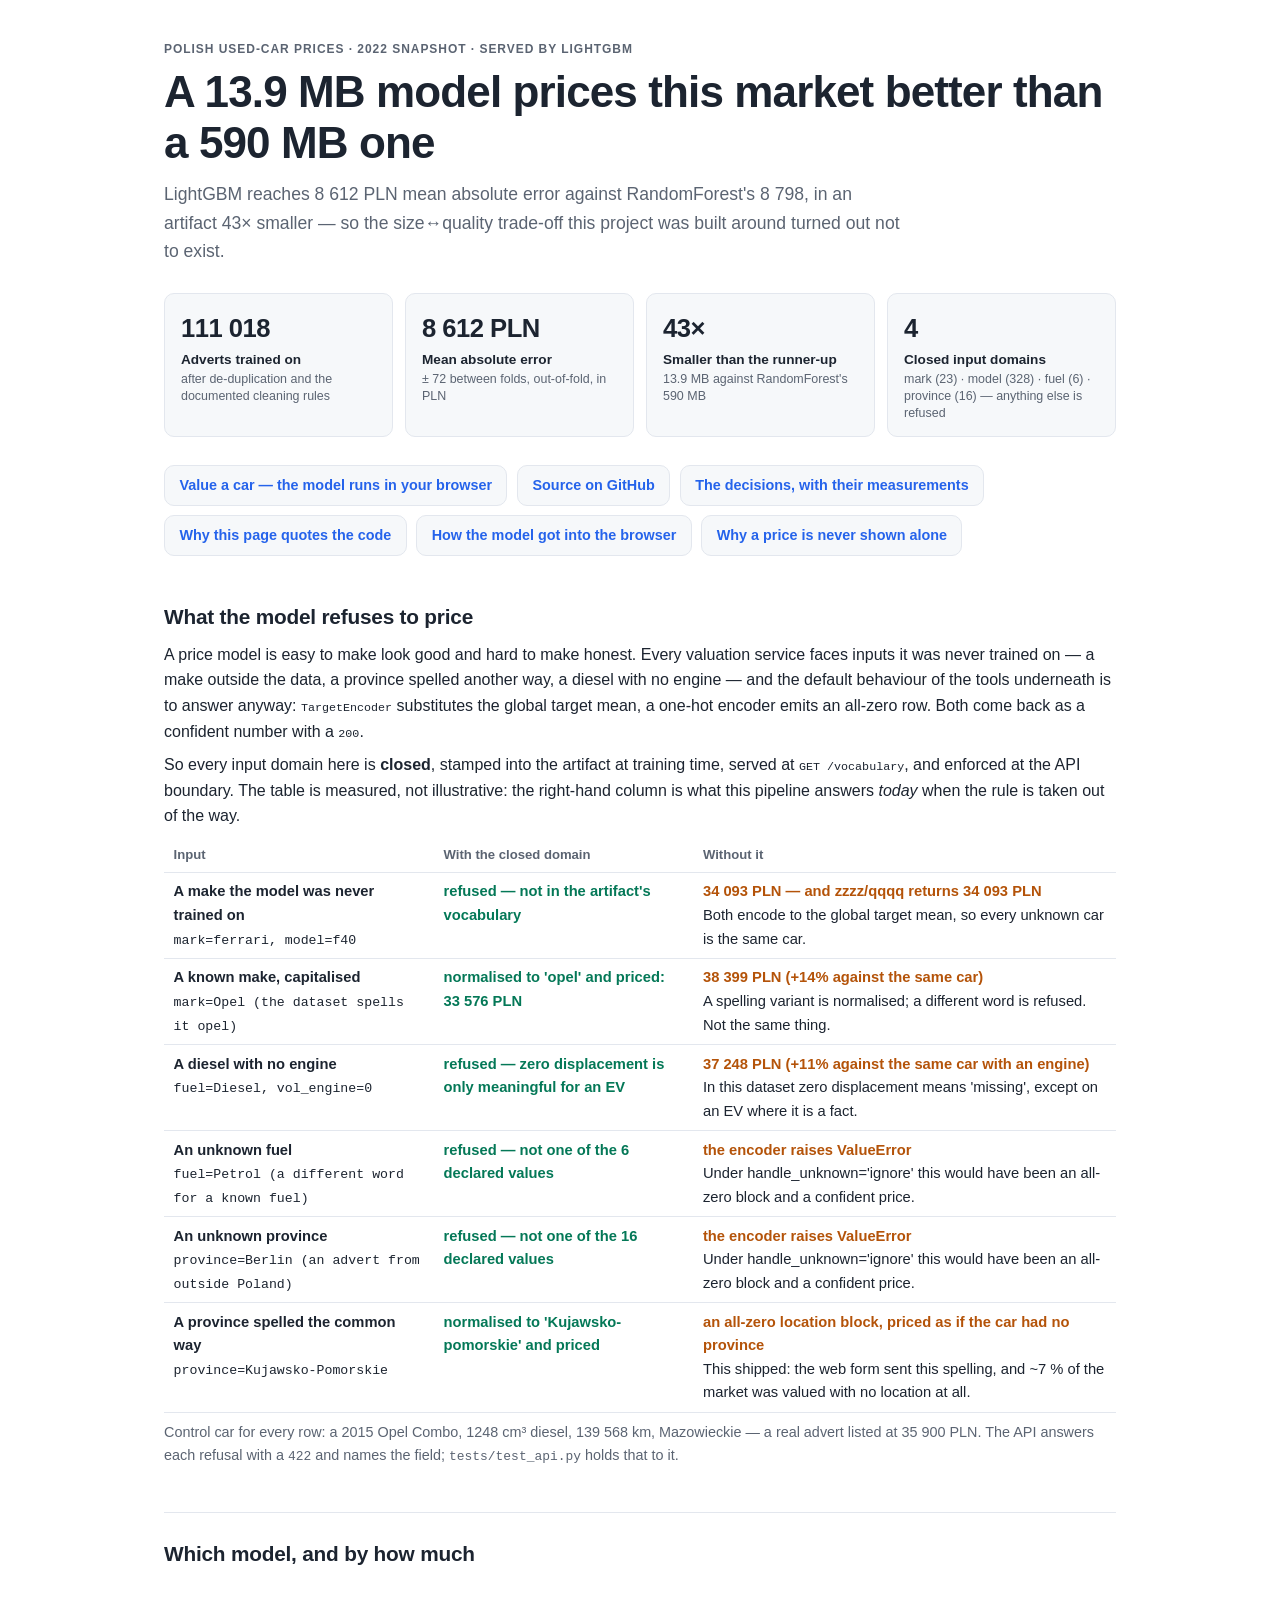
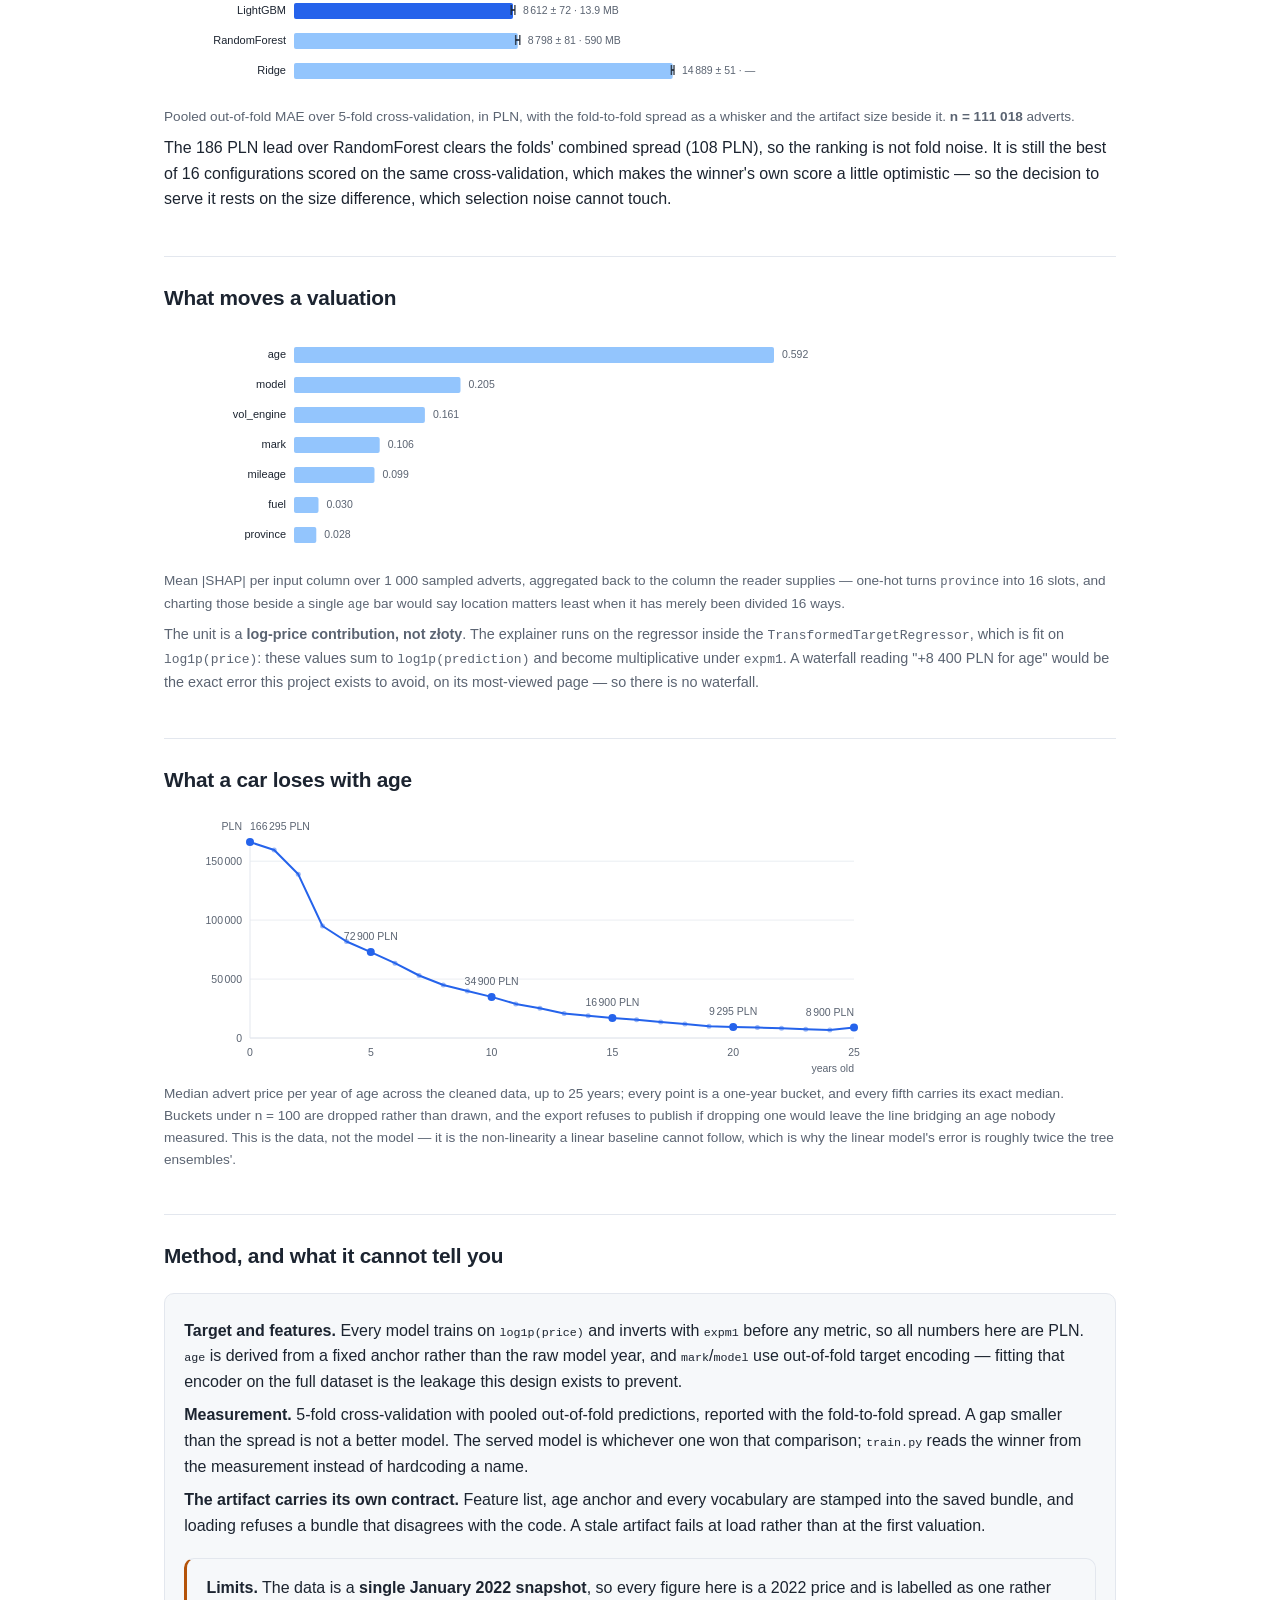
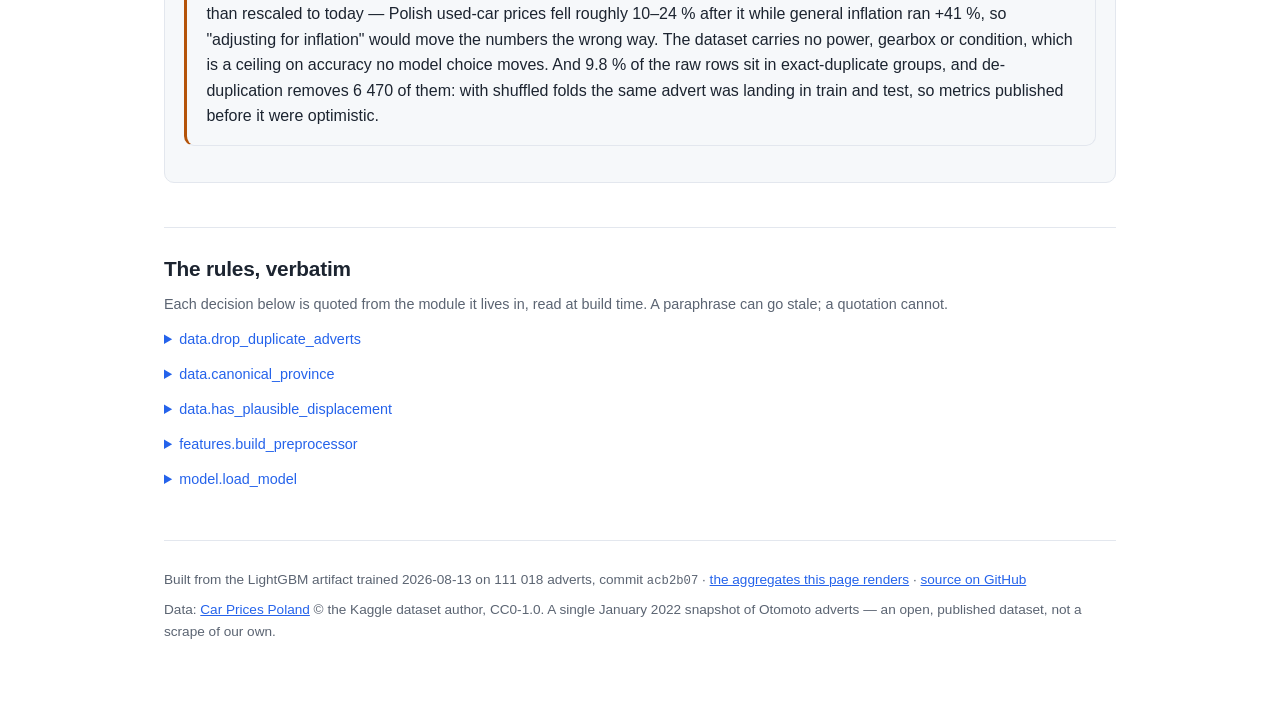
==== commit fb3fb689: "fix(site): give the error bands edges that meet, and stop the curve where the data does A review blo" ====
--- a/docs/index.html
+++ b/docs/index.html
@@ -603,7 +603,7 @@
     Built from the LightGBM artifact trained
     <time datetime="2026-08-13">2026-08-13</time> on
     111 018 adverts, commit
-    <code>25f7fcf</code> ·
+    <code>acb2b07</code> ·
     <a href="data/metrics.json">the aggregates this page renders</a> ·
     <a href="https://github.com/P0w3r223/car-price-ml">source on GitHub</a>
   </p>
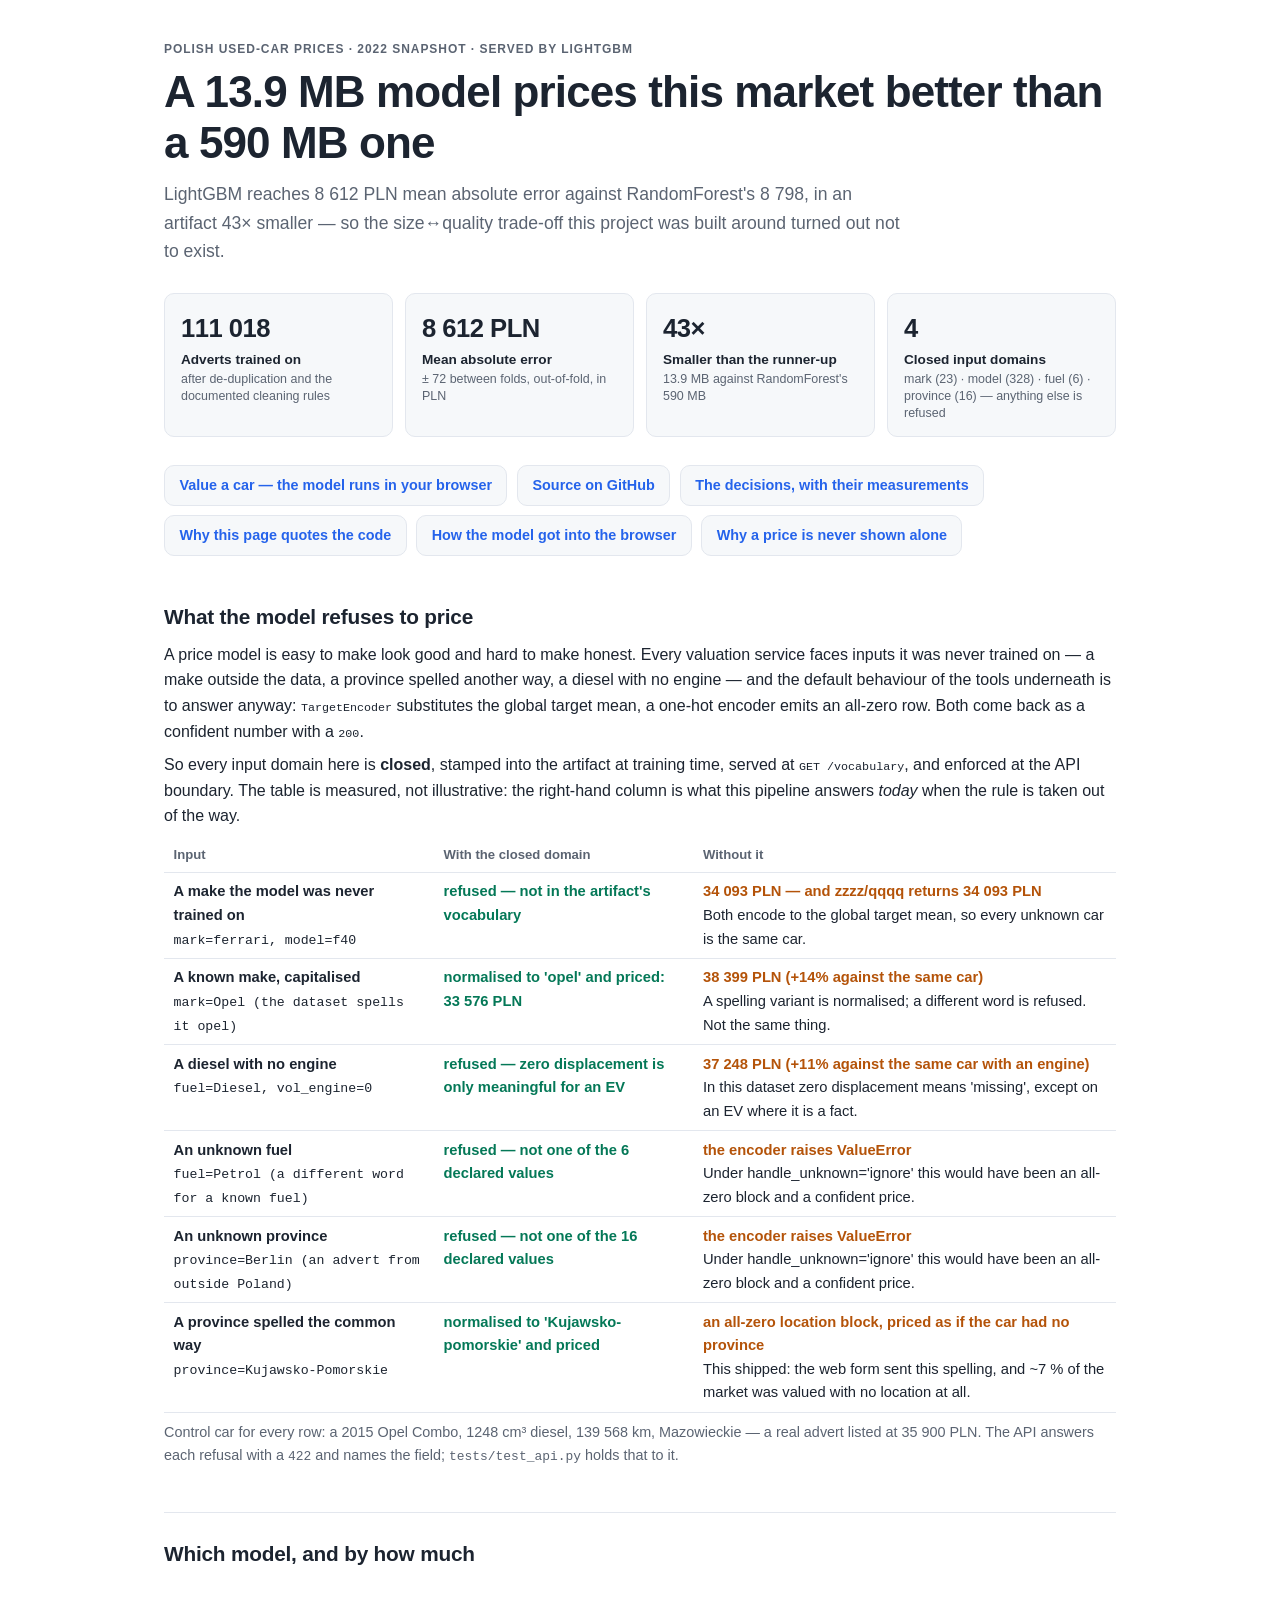
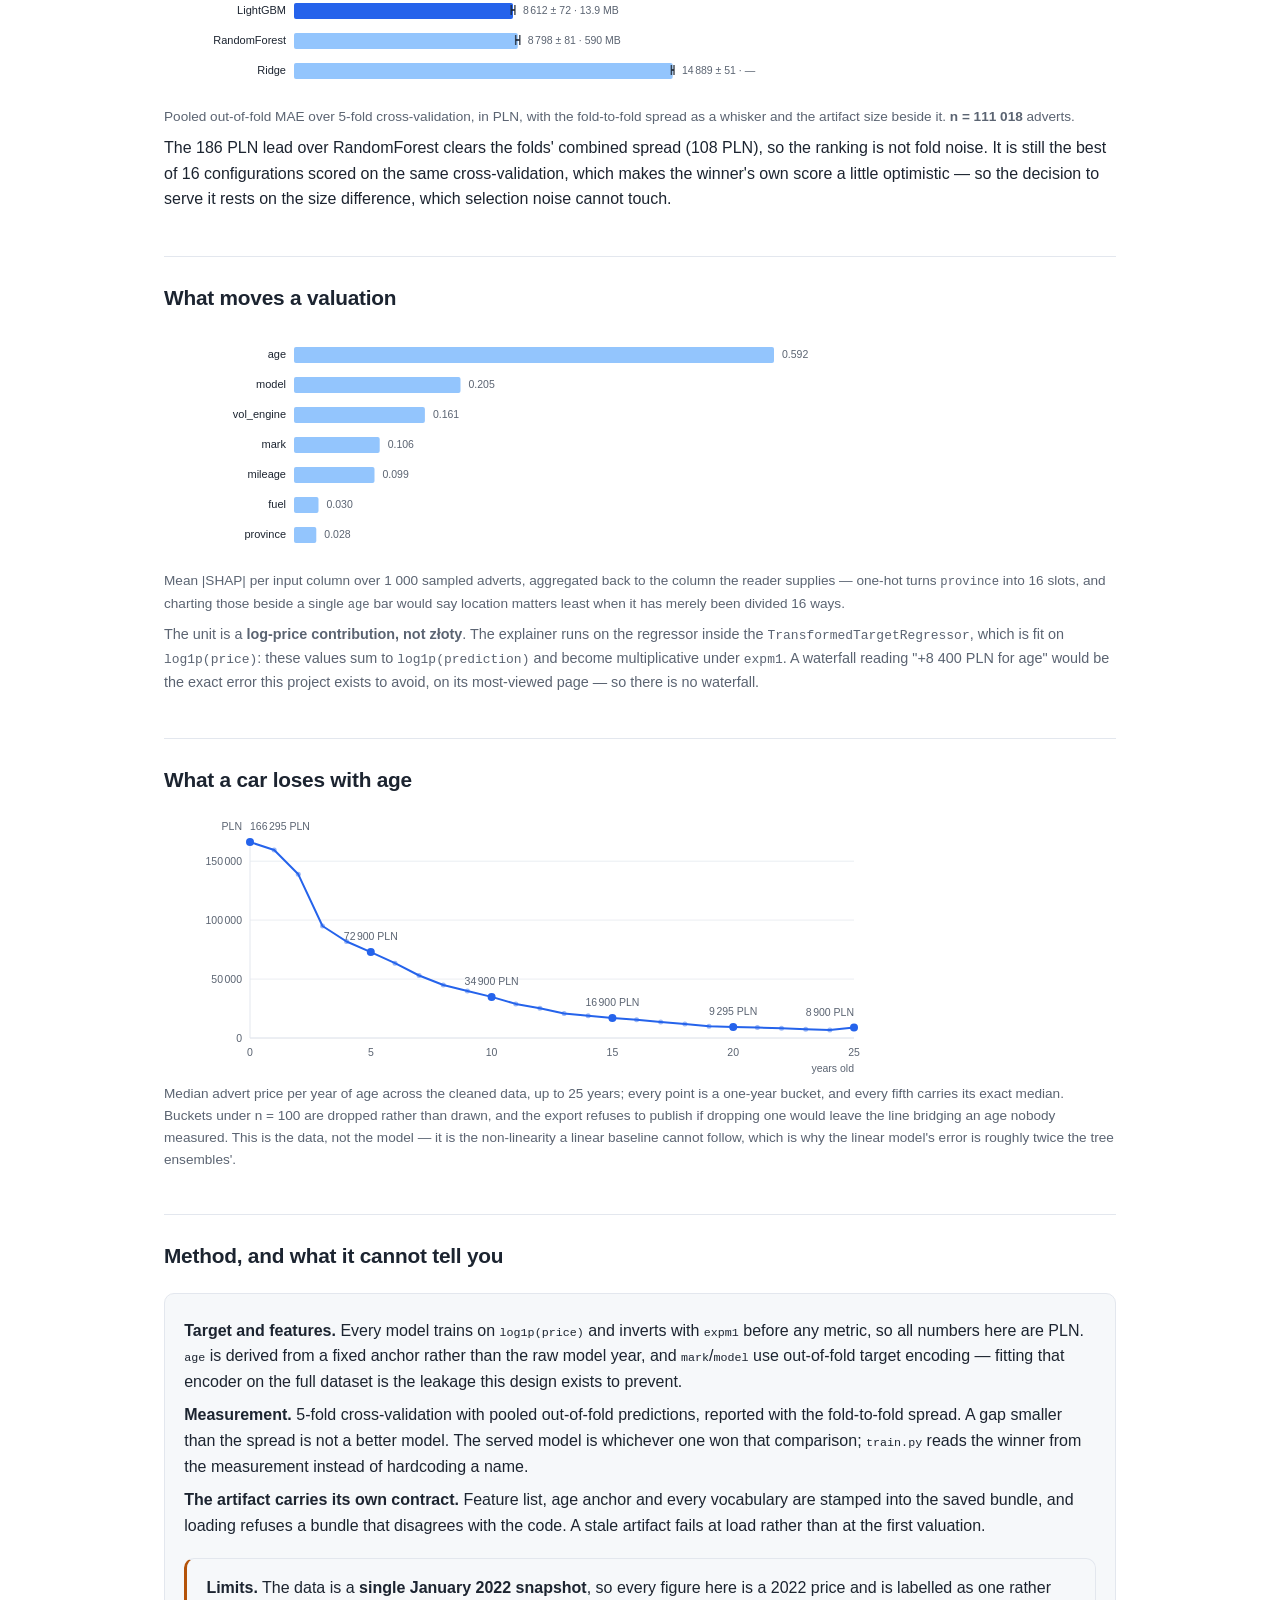
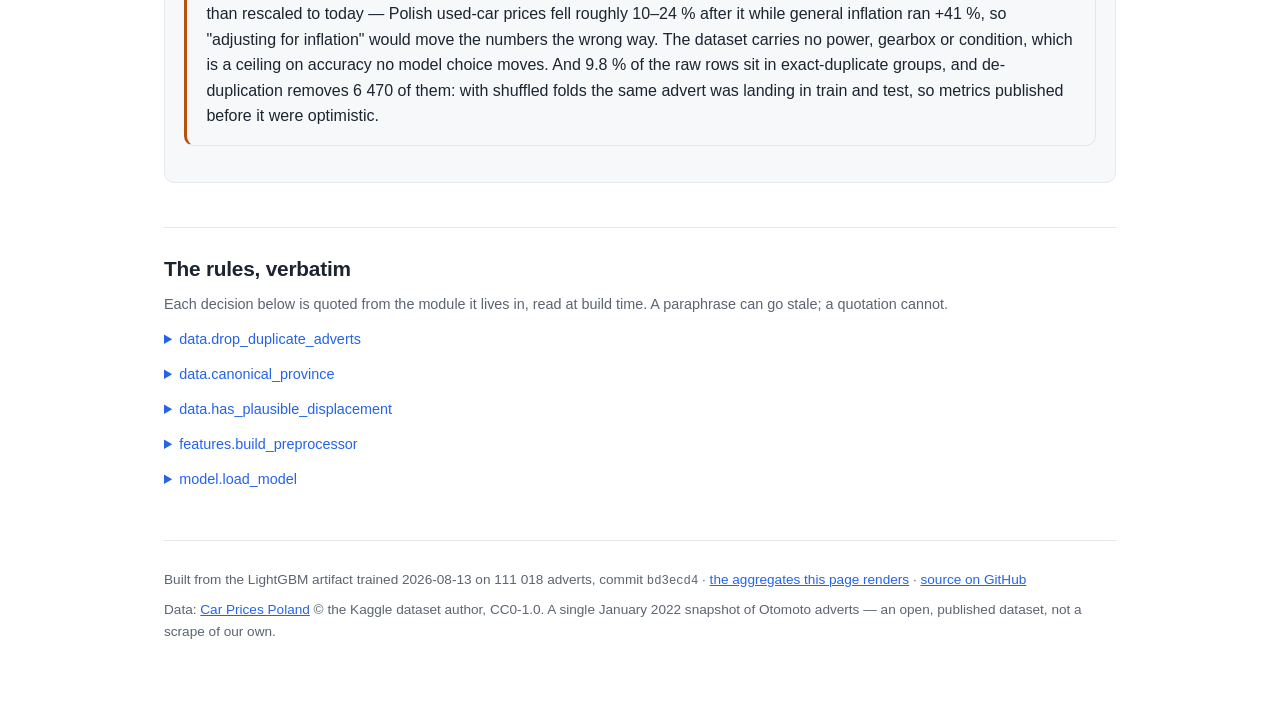
==== commit 7d4e05bd: "fix(site): point the provenance stamp at a commit that exists The footer names the commit the LightG" ====
--- a/docs/index.html
+++ b/docs/index.html
@@ -603,7 +603,7 @@
     Built from the LightGBM artifact trained
     <time datetime="2026-08-13">2026-08-13</time> on
     111 018 adverts, commit
-    <code>acb2b07</code> ·
+    <code>bd3ecd4</code> ·
     <a href="data/metrics.json">the aggregates this page renders</a> ·
     <a href="https://github.com/P0w3r223/car-price-ml">source on GitHub</a>
   </p>
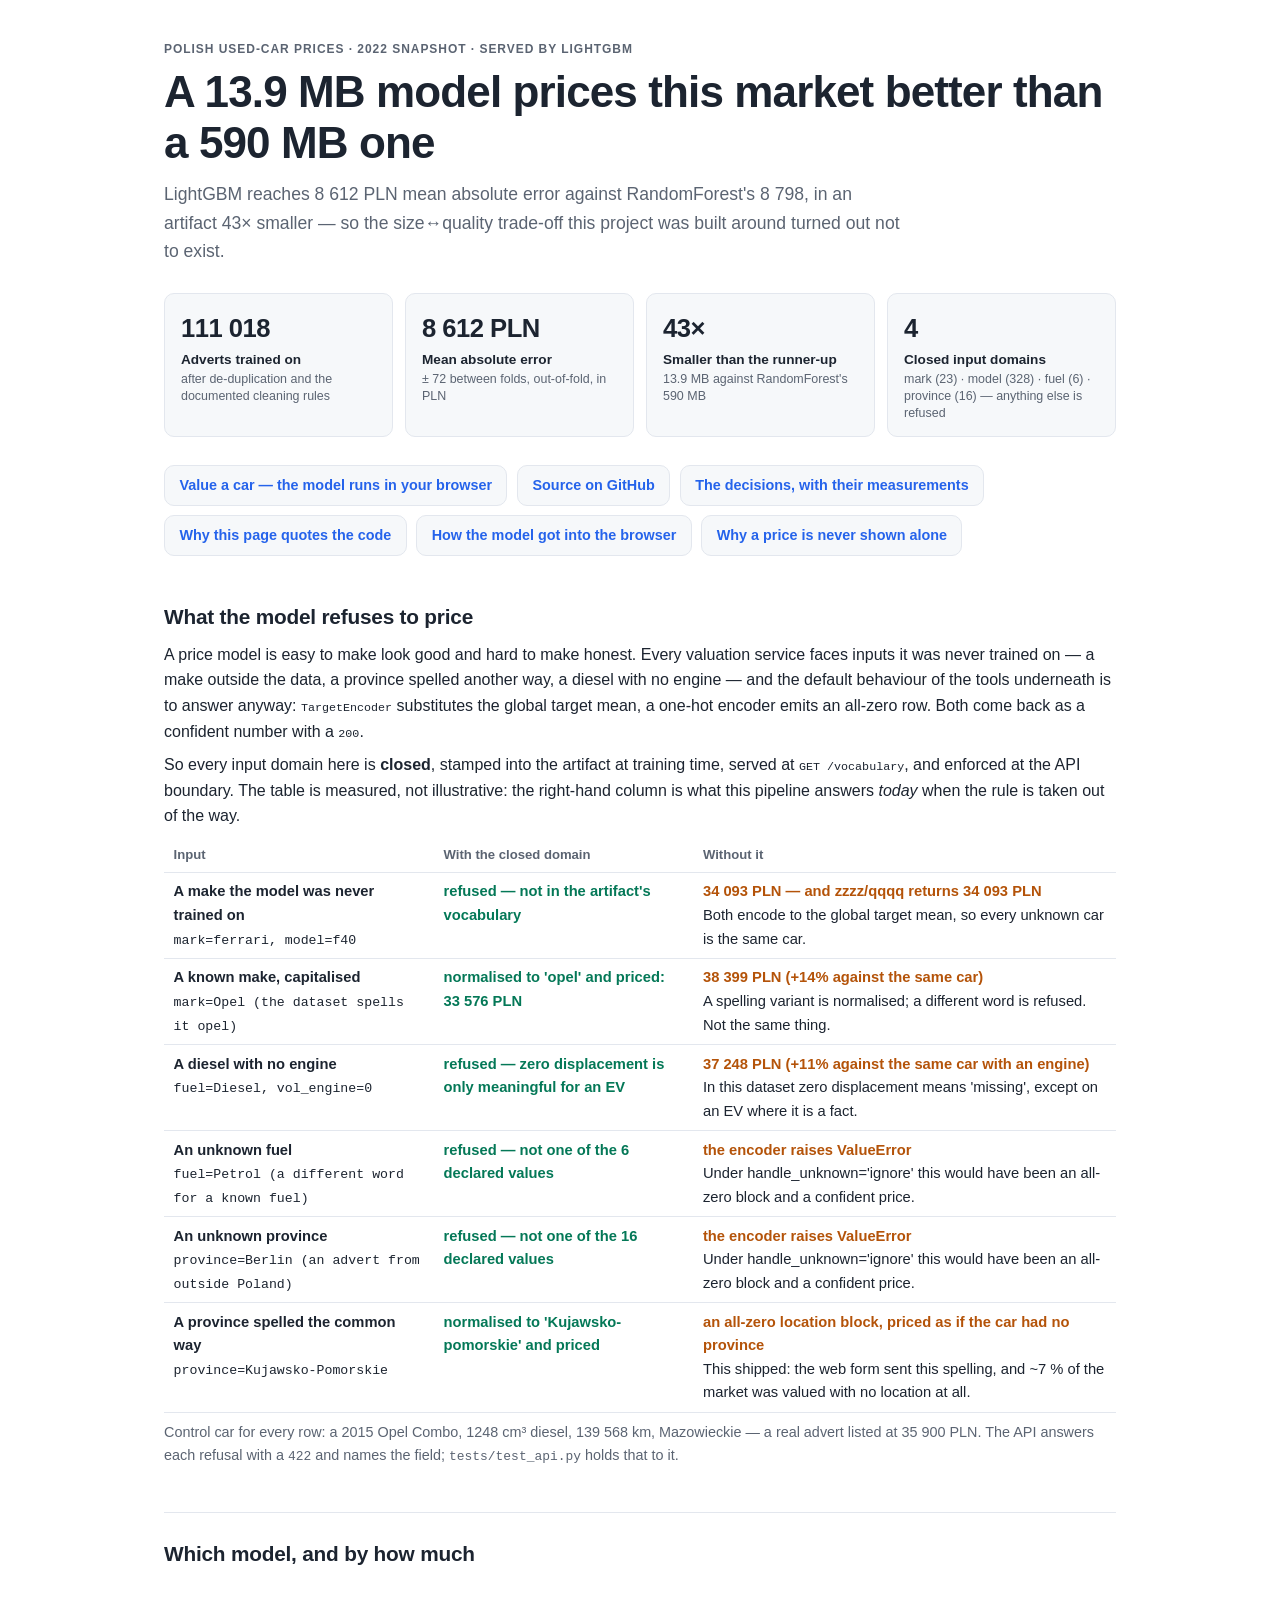
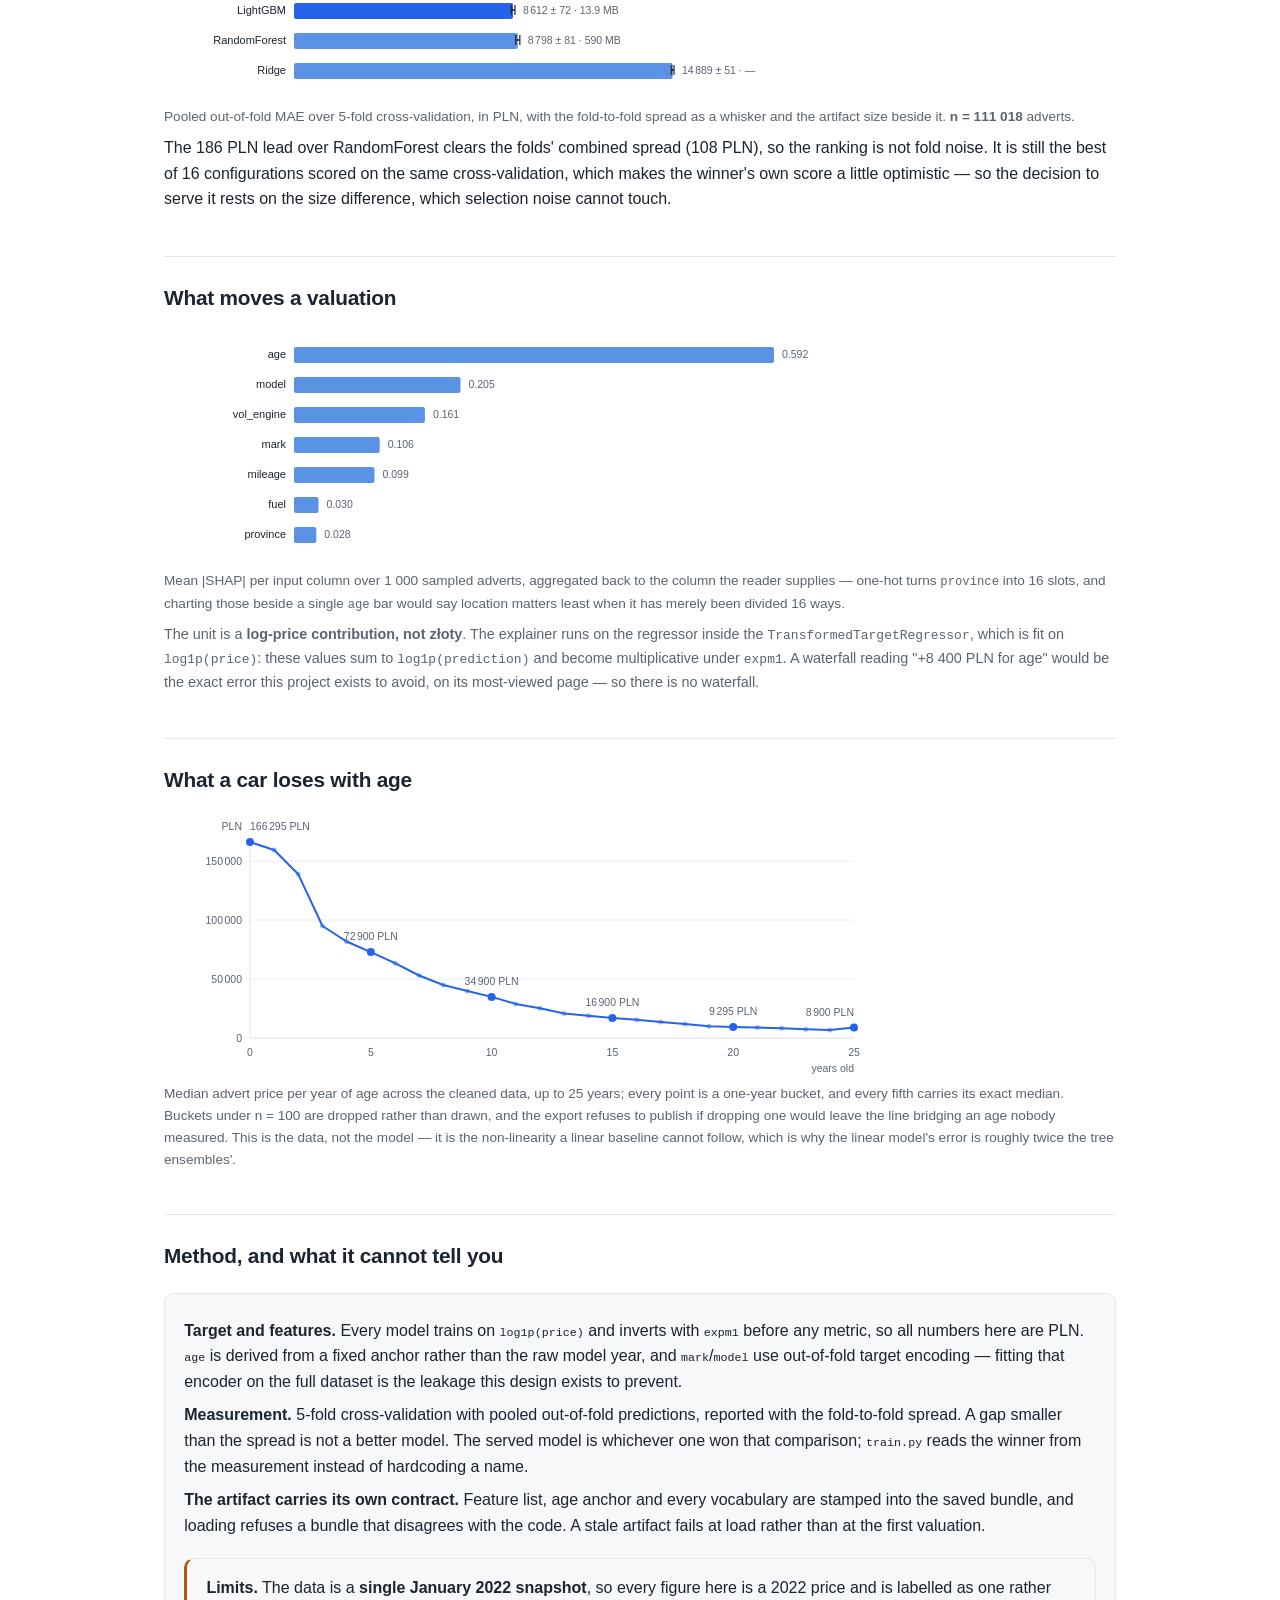
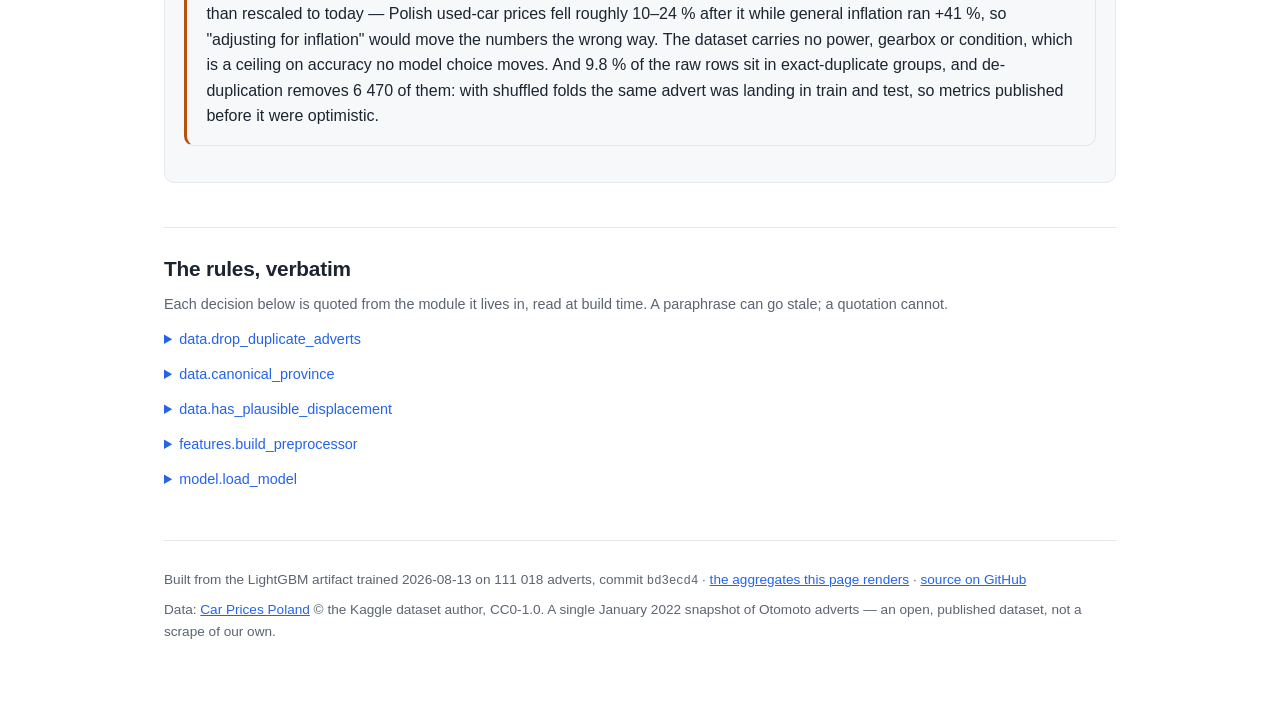
==== commit b8e48bf8: "fix: --accent-soft carries the ratio it was measured at The light `#93c5fd` measures 1.80:1 against " ====
--- a/docs/index.html
+++ b/docs/index.html
@@ -31,7 +31,9 @@
   --text: #1c2430;
   --muted: #5b6472;
   --accent: #2563eb;
-  --accent-soft: #93c5fd;
+  /* 3.12:1 on --bg, which is the ground the charts are painted on; #93c5fd was 1.80:1,
+     under the 3:1 a non-text graphic needs. */
+  --accent-soft: #5b93e4;
   /* Darker than the obvious #059669, which measures 3.5:1 on --surface — below AA for text
      this size, and it is the label on the one state a reader has to be able to trust. */
   --positive: #047857;
@@ -51,7 +53,7 @@
     --text: #e6eaf2;
     --muted: #98a3b6;
     --accent: #6ea8fe;
-    --accent-soft: #2c4a7c;
+    --accent-soft: #4167a6;  /* 3.30:1 on the dark page; #2c4a7c was 2.11:1 */
     --positive: #34d399;
     --warn: #fbbf24;
     --danger: #f87171;
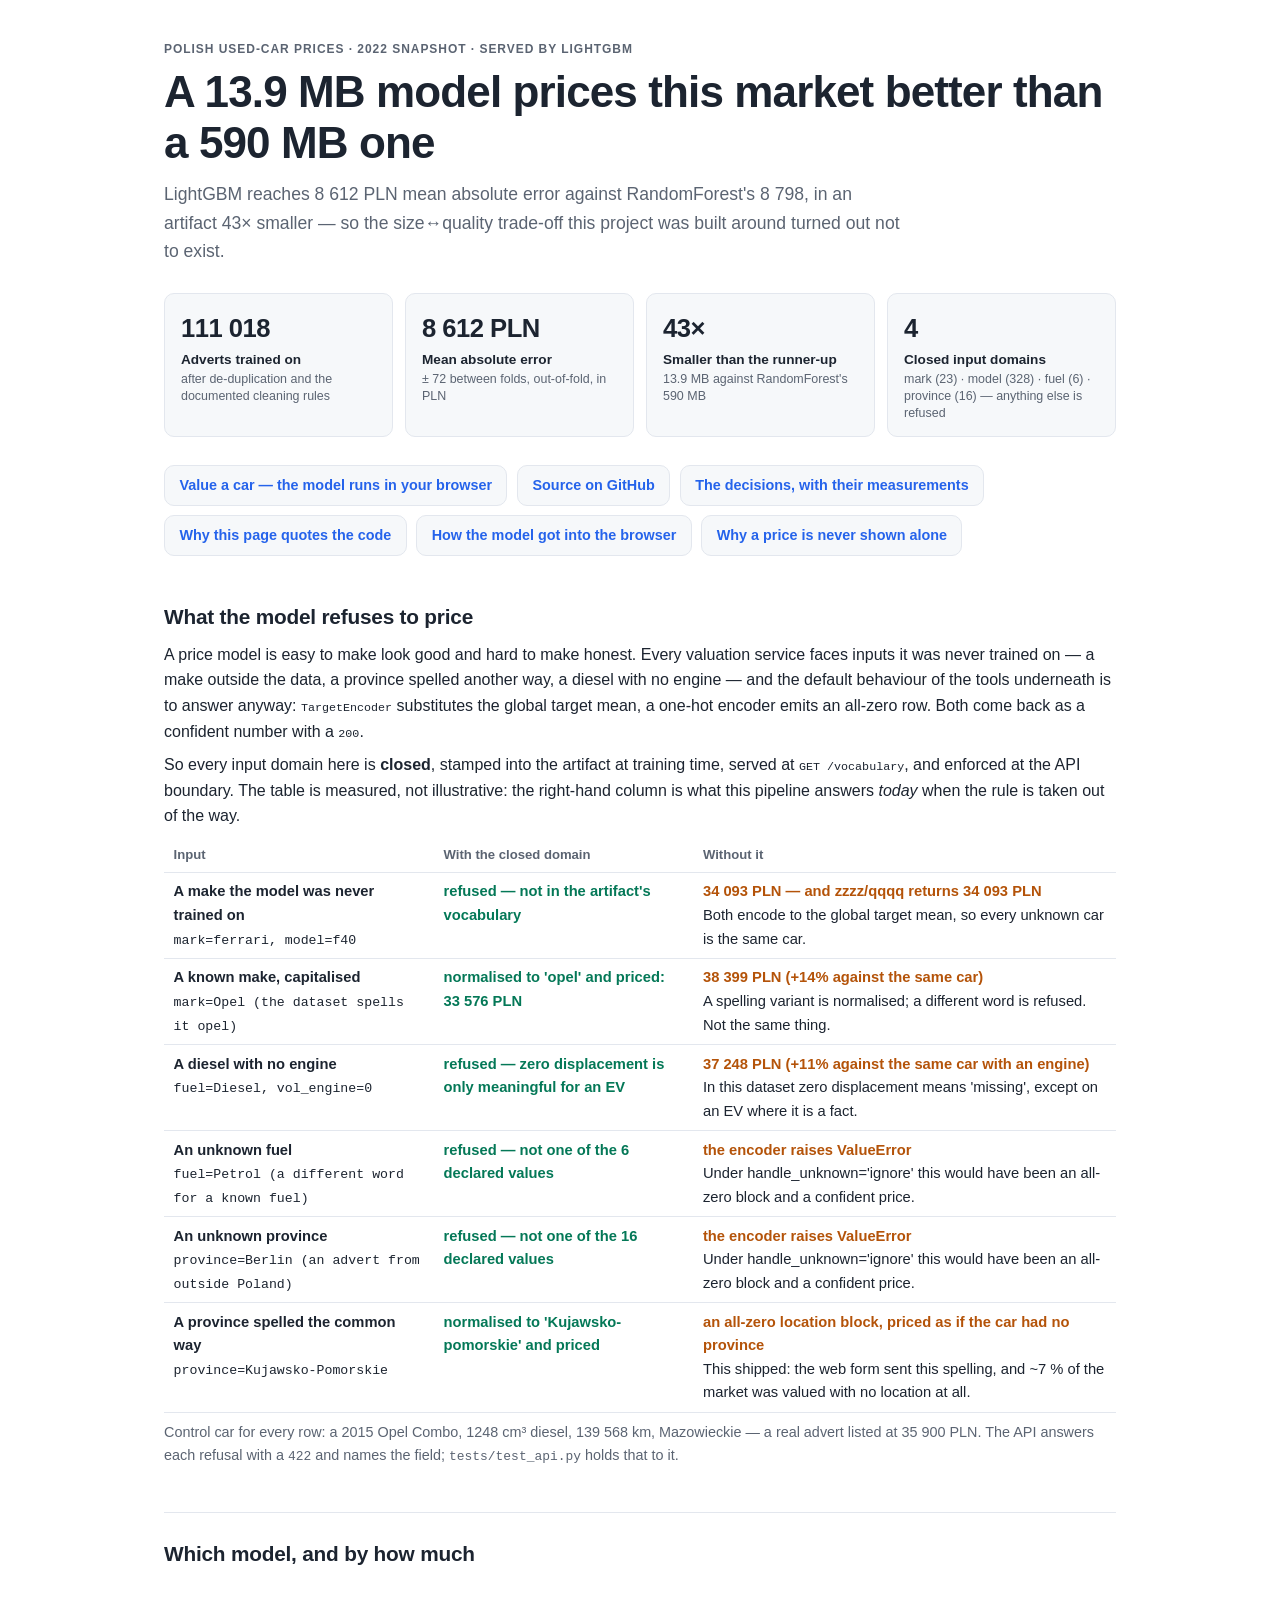
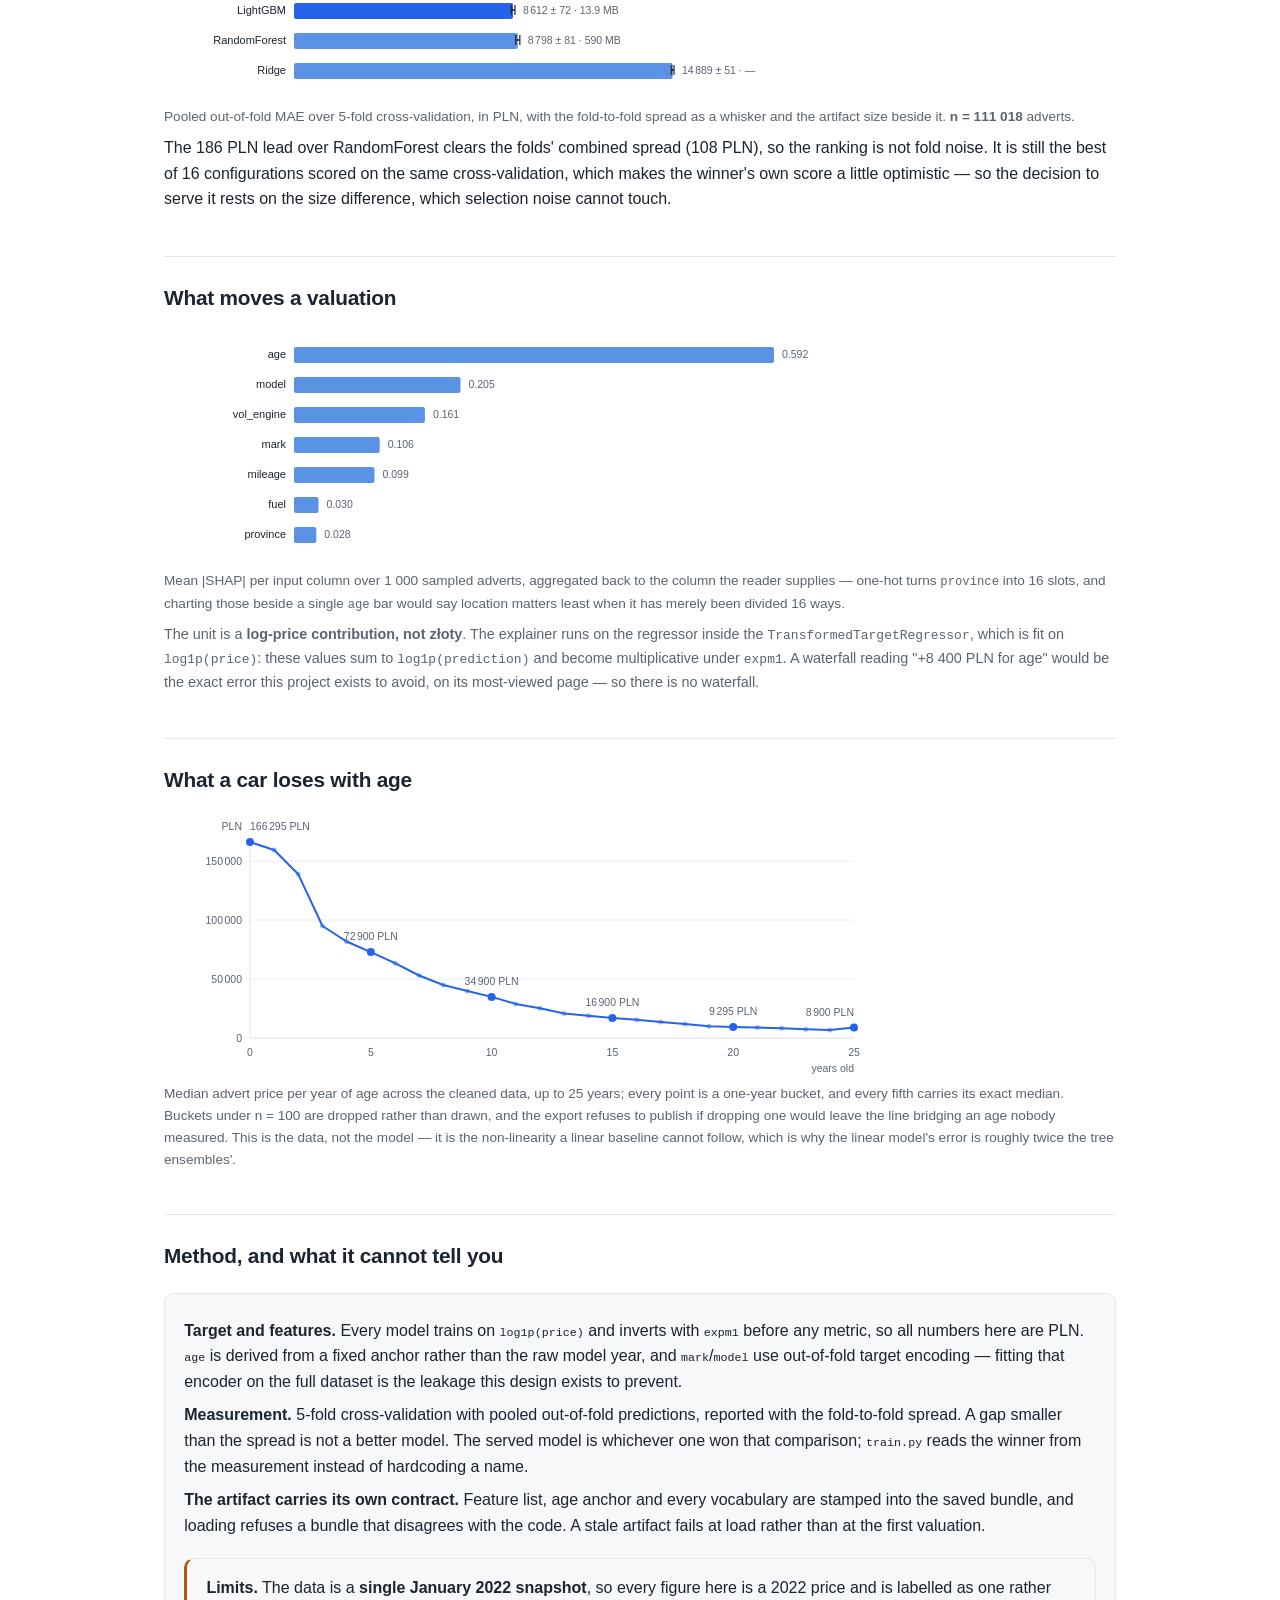
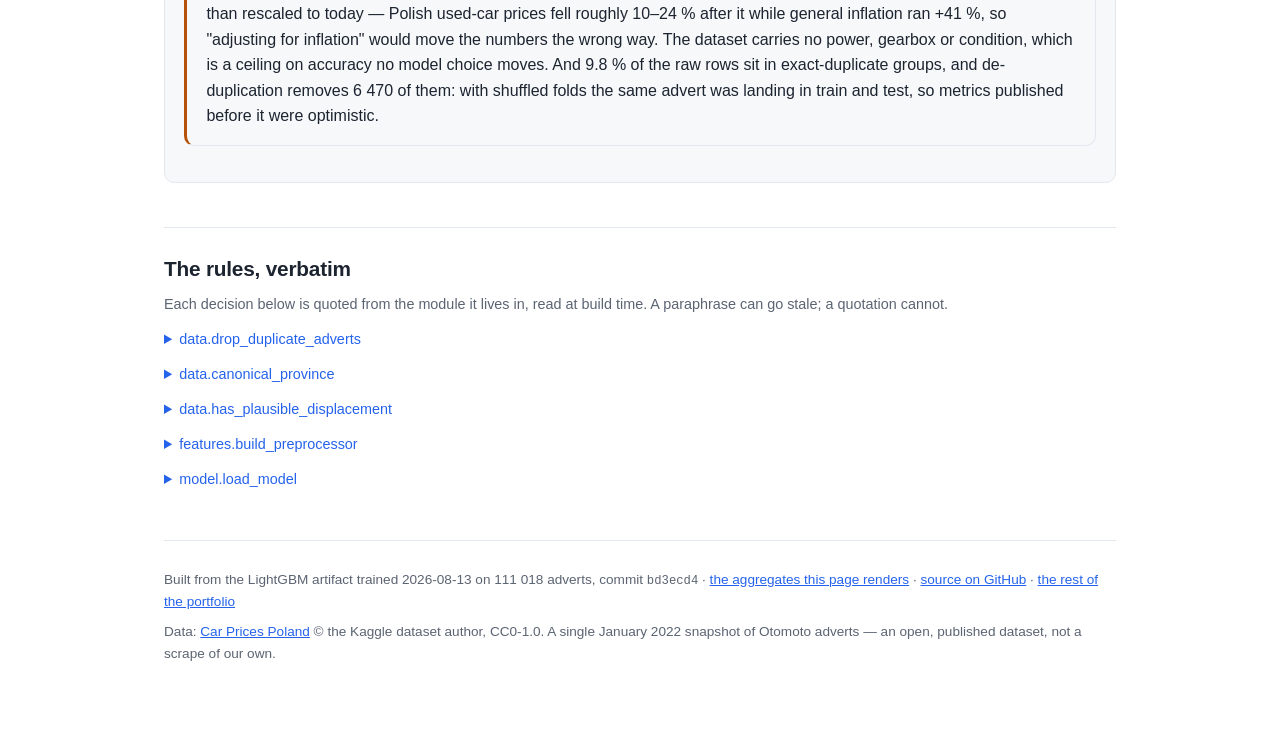
==== commit 1ed175a2: "feat: both surfaces link back, and the button's white stops being a literal `0008` S6 on this reposi" ====
--- a/docs/index.html
+++ b/docs/index.html
@@ -607,7 +607,8 @@
     111 018 adverts, commit
     <code>bd3ecd4</code> ·
     <a href="data/metrics.json">the aggregates this page renders</a> ·
-    <a href="https://github.com/P0w3r223/car-price-ml">source on GitHub</a>
+    <a href="https://github.com/P0w3r223/car-price-ml">source on GitHub</a> ·
+    <a href="https://github.com/P0w3r223">the rest of the portfolio</a>
   </p>
   <p>
     Data: <a href="https://www.kaggle.com/datasets/aleksandrglotov/car-prices-poland">Car
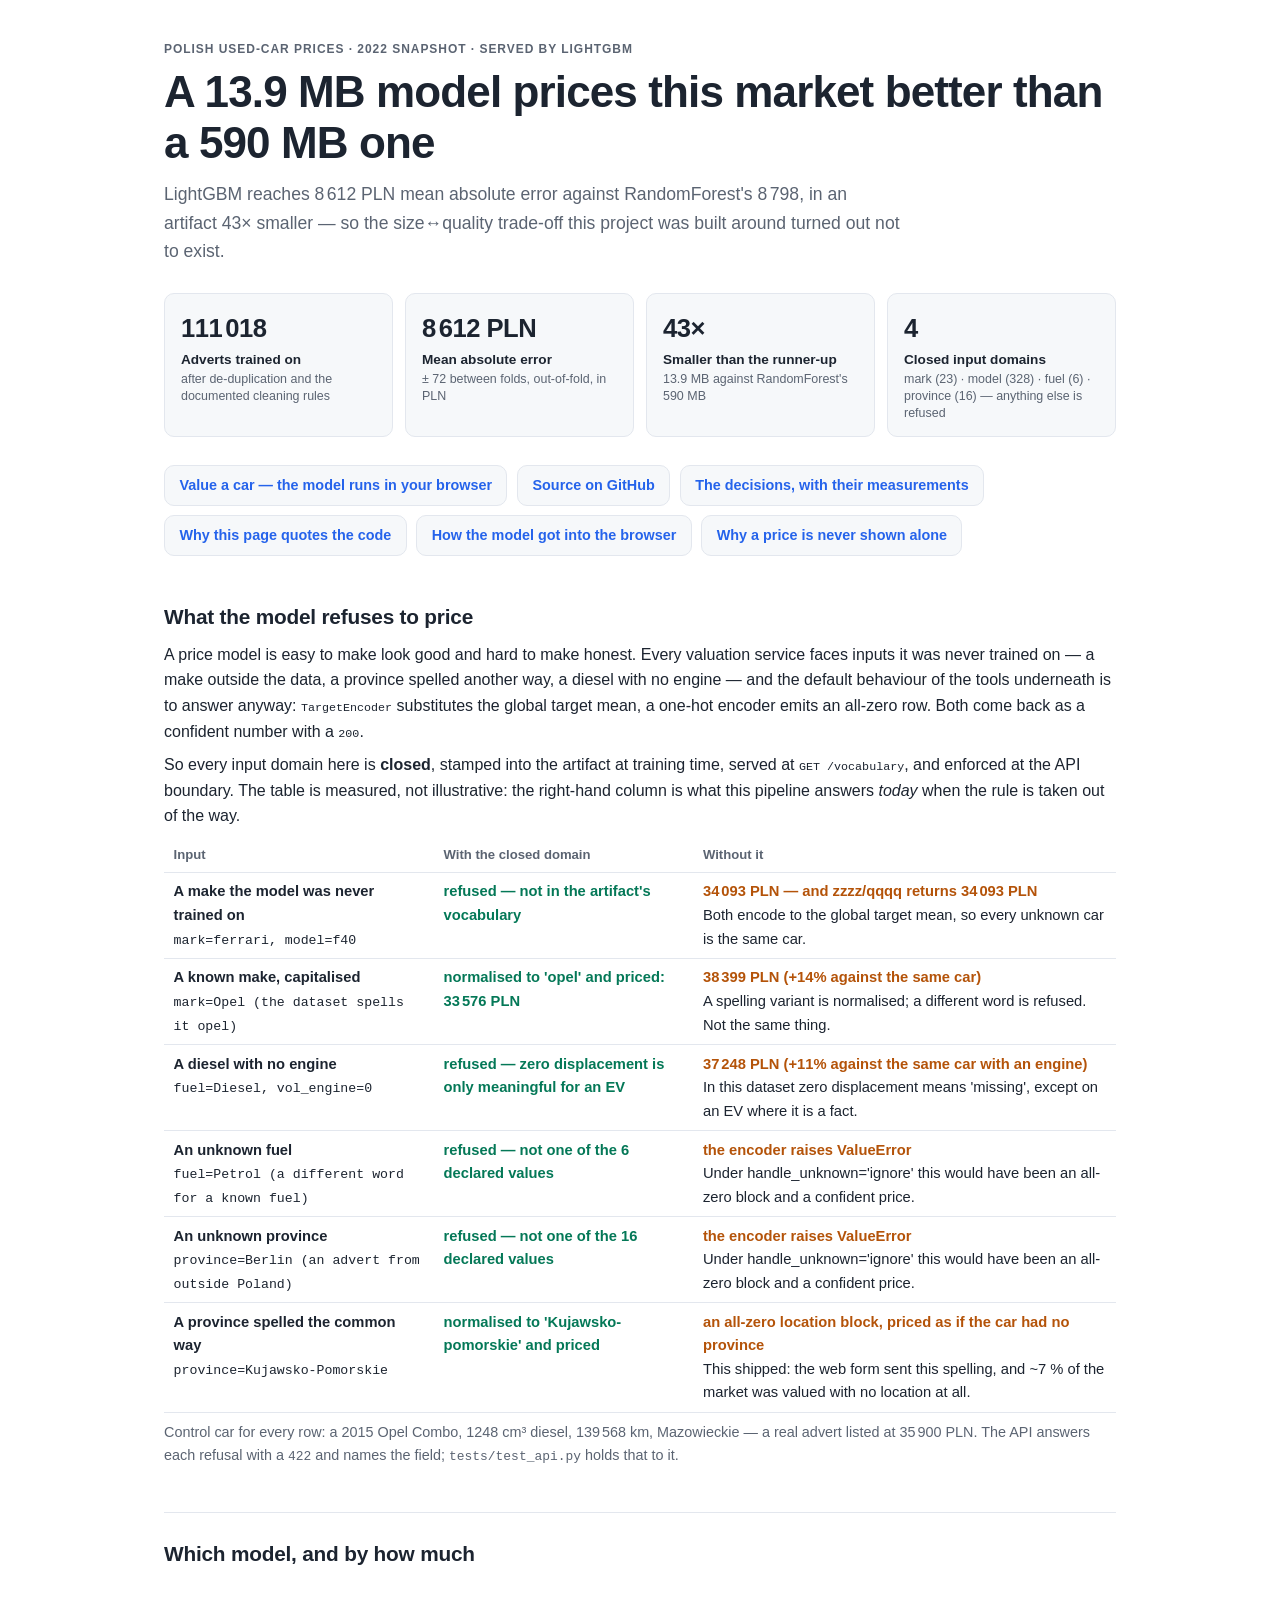
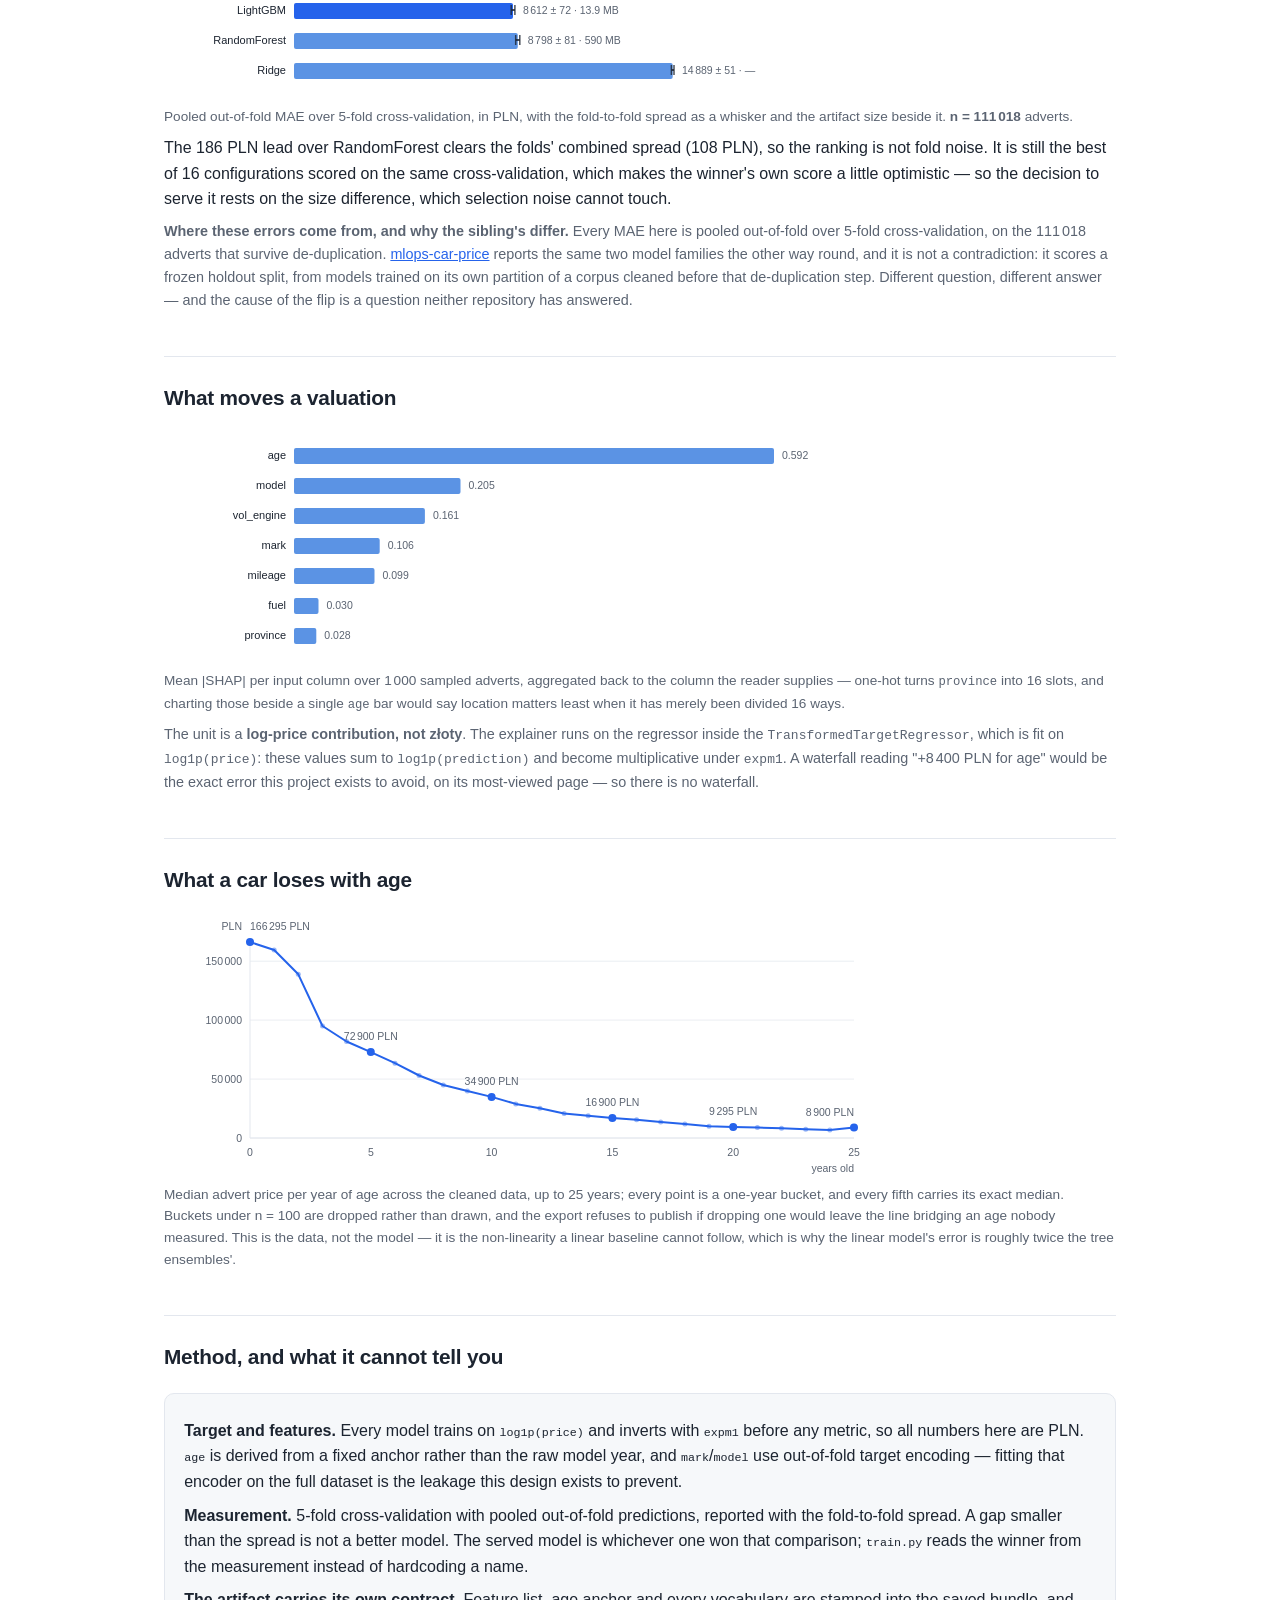
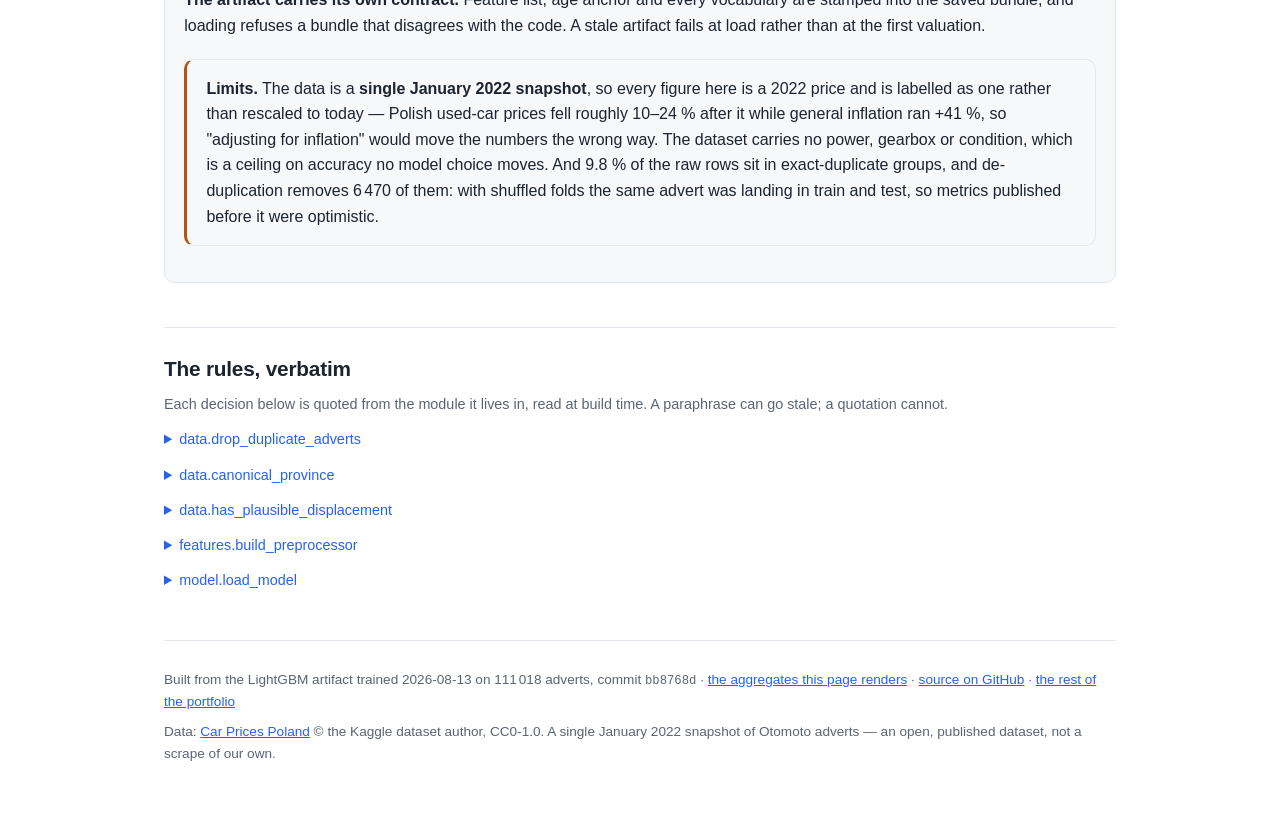
==== commit bbe044b8: "feat(site): one thousands formatter, a title that leads with the claim, and the sibling named Three " ====
--- a/docs/index.html
+++ b/docs/index.html
@@ -4,10 +4,10 @@
 <meta charset="utf-8">
 <meta name="viewport" content="width=device-width, initial-scale=1">
 <title>A 13.9 MB model prices this market better than a 590 MB one — car-price-ml</title>
-<meta name="description" content="LightGBM reaches 8 612 PLN mean absolute error against RandomForest&#39;s 8 798, in an artifact 43× smaller — so the size↔quality trade-off this project was built around turned out not to exist.">
+<meta name="description" content="LightGBM reaches 8 612 PLN mean absolute error against RandomForest&#39;s 8 798, in an artifact 43× smaller — so the size↔quality trade-off this project was built around turned out not to exist.">
 <meta property="og:type" content="website">
 <meta property="og:title" content="A 13.9 MB model prices this market better than a 590 MB one">
-<meta property="og:description" content="LightGBM reaches 8 612 PLN mean absolute error against RandomForest&#39;s 8 798, in an artifact 43× smaller — so the size↔quality trade-off this project was built around turned out not to exist.">
+<meta property="og:description" content="LightGBM reaches 8 612 PLN mean absolute error against RandomForest&#39;s 8 798, in an artifact 43× smaller — so the size↔quality trade-off this project was built around turned out not to exist.">
 <meta property="og:url" content="https://p0w3r223.github.io/car-price-ml/">
 <meta name="twitter:card" content="summary">
 <link rel="icon" href="data:image/svg+xml,<svg xmlns=%22http://www.w3.org/2000/svg%22 viewBox=%220 0 16 16%22><text y=%2213%22 font-size=%2213%22>&#128663;</text></svg>">
@@ -240,17 +240,17 @@
 <header>
   <p class="eyebrow">Polish used-car prices · 2022 snapshot · served by LightGBM</p>
   <h1>A 13.9 MB model prices this market better than a 590 MB one</h1>
-  <p class="lead">LightGBM reaches 8 612 PLN mean absolute error against RandomForest&#39;s 8 798, in an artifact 43× smaller — so the size↔quality trade-off this project was built around turned out not to exist.</p>
+  <p class="lead">LightGBM reaches 8 612 PLN mean absolute error against RandomForest&#39;s 8 798, in an artifact 43× smaller — so the size↔quality trade-off this project was built around turned out not to exist.</p>
 </header>
 
 <ul class="kpis">
   <li class="kpi">
-    <div class="kpi-value">111 018</div>
+    <div class="kpi-value">111 018</div>
     <div class="kpi-label">Adverts trained on</div>
     <div class="kpi-note">after de-duplication and the documented cleaning rules</div>
   </li>
   <li class="kpi">
-    <div class="kpi-value">8 612 PLN</div>
+    <div class="kpi-value">8 612 PLN</div>
     <div class="kpi-label">Mean absolute error</div>
     <div class="kpi-note">± 72 between folds, out-of-fold, in PLN</div>
   </li>
@@ -303,17 +303,17 @@
     <tr>
       <td><strong>A make the model was never trained on</strong><br><code>mark=ferrari, model=f40</code></td>
       <td><span class="verdict">refused — not in the artifact&#39;s vocabulary</span></td>
-      <td><span class="was">34 093 PLN — and zzzz/qqqq returns 34 093 PLN</span><br>Both encode to the global target mean, so every unknown car is the same car.</td>
+      <td><span class="was">34 093 PLN — and zzzz/qqqq returns 34 093 PLN</span><br>Both encode to the global target mean, so every unknown car is the same car.</td>
     </tr>
     <tr>
       <td><strong>A known make, capitalised</strong><br><code>mark=Opel (the dataset spells it opel)</code></td>
-      <td><span class="verdict">normalised to &#39;opel&#39; and priced: 33 576 PLN</span></td>
-      <td><span class="was">38 399 PLN (+14% against the same car)</span><br>A spelling variant is normalised; a different word is refused. Not the same thing.</td>
+      <td><span class="verdict">normalised to &#39;opel&#39; and priced: 33 576 PLN</span></td>
+      <td><span class="was">38 399 PLN (+14% against the same car)</span><br>A spelling variant is normalised; a different word is refused. Not the same thing.</td>
     </tr>
     <tr>
       <td><strong>A diesel with no engine</strong><br><code>fuel=Diesel, vol_engine=0</code></td>
       <td><span class="verdict">refused — zero displacement is only meaningful for an EV</span></td>
-      <td><span class="was">37 248 PLN (+11% against the same car with an engine)</span><br>In this dataset zero displacement means &#39;missing&#39;, except on an EV where it is a fact.</td>
+      <td><span class="was">37 248 PLN (+11% against the same car with an engine)</span><br>In this dataset zero displacement means &#39;missing&#39;, except on an EV where it is a fact.</td>
     </tr>
     <tr>
       <td><strong>An unknown fuel</strong><br><code>fuel=Petrol (a different word for a known fuel)</code></td>
@@ -335,8 +335,8 @@
 </div>
 <p class="note">
   Control car for every row: a 2015 Opel Combo,
-  1248 cm³ diesel, 139 568 km,
-  Mazowieckie — a real advert listed at 35 900 PLN. The API answers each
+  1248 cm³ diesel, 139 568 km,
+  Mazowieckie — a real advert listed at 35 900 PLN. The API answers each
   refusal with a <code>422</code> and names the field; <code>tests/test_api.py</code> holds
   that to it.
 </p>
@@ -347,16 +347,26 @@
   <figcaption>
     Pooled out-of-fold MAE over 5-fold cross-validation, in PLN, with
     the fold-to-fold spread as a whisker and the artifact size beside it.
-    <strong>n = 111 018</strong> adverts.
+    <strong>n = 111 018</strong> adverts.
   </figcaption>
 </figure>
 <p>The 186 PLN lead over RandomForest clears the folds&#39; combined spread (108 PLN), so the ranking is not fold noise. It is still the best of 16 configurations scored on the same cross-validation, which makes the winner&#39;s own score a little optimistic — so the decision to serve it rests on the size difference, which selection noise cannot touch.</p>
+<p class="note">
+  <strong>Where these errors come from, and why the sibling's differ.</strong> Every MAE here is
+  pooled out-of-fold over 5-fold cross-validation, on the
+  111 018 adverts that survive de-duplication.
+  <a href="https://github.com/P0w3r223/mlops-car-price">mlops-car-price</a> reports the same
+  two model families the other way round, and it is not a contradiction: it scores a frozen
+  holdout split, from models trained on its own partition of a corpus cleaned before that
+  de-duplication step. Different question, different answer — and the cause of the flip is a
+  question neither repository has answered.
+</p>
 
 <h2>What moves a valuation</h2>
 <figure>
   <div class="chart-wrap"><svg class="chart" viewBox="0 0 720 234" width="720" height="234" role="img" aria-label="What moves a valuation (mean |SHAP|, log-price)" xmlns="http://www.w3.org/2000/svg"><title>What moves a valuation (mean |SHAP|, log-price)</title><text class="bar-label" x="122" y="28.0" text-anchor="end">age</text><rect class="bar" x="130" y="17" width="480.0" height="16" rx="2"></rect><text class="bar-value" x="618.0" y="28.0">0.592</text><text class="bar-label" x="122" y="58.0" text-anchor="end">model</text><rect class="bar" x="130" y="47" width="166.5" height="16" rx="2"></rect><text class="bar-value" x="304.5" y="58.0">0.205</text><text class="bar-label" x="122" y="88.0" text-anchor="end">vol_engine</text><rect class="bar" x="130" y="77" width="130.9" height="16" rx="2"></rect><text class="bar-value" x="268.9" y="88.0">0.161</text><text class="bar-label" x="122" y="118.0" text-anchor="end">mark</text><rect class="bar" x="130" y="107" width="85.7" height="16" rx="2"></rect><text class="bar-value" x="223.7" y="118.0">0.106</text><text class="bar-label" x="122" y="148.0" text-anchor="end">mileage</text><rect class="bar" x="130" y="137" width="80.5" height="16" rx="2"></rect><text class="bar-value" x="218.5" y="148.0">0.099</text><text class="bar-label" x="122" y="178.0" text-anchor="end">fuel</text><rect class="bar" x="130" y="167" width="24.5" height="16" rx="2"></rect><text class="bar-value" x="162.5" y="178.0">0.030</text><text class="bar-label" x="122" y="208.0" text-anchor="end">province</text><rect class="bar" x="130" y="197" width="22.3" height="16" rx="2"></rect><text class="bar-value" x="160.3" y="208.0">0.028</text></svg></div>
   <figcaption>
-    Mean |SHAP| per input column over 1 000 sampled adverts,
+    Mean |SHAP| per input column over 1 000 sampled adverts,
     aggregated back to the column the reader supplies — one-hot turns
     <code>province</code> into 16 slots, and charting those beside a
     single <code>age</code> bar would say location matters least when it has merely been
@@ -367,7 +377,7 @@
   The unit is a <strong>log-price contribution, not złoty</strong>. The explainer runs on the
   regressor inside the <code>TransformedTargetRegressor</code>, which is fit on
   <code>log1p(price)</code>: these values sum to <code>log1p(prediction)</code> and become
-  multiplicative under <code>expm1</code>. A waterfall reading "+8 400 PLN for age" would be
+  multiplicative under <code>expm1</code>. A waterfall reading "+8 400 PLN for age" would be
   the exact error this project exists to avoid, on its most-viewed page — so there is no
   waterfall.
 </p>
@@ -413,7 +423,7 @@
     Polish used-car prices fell roughly 10–24 % after it while general inflation ran +41 %, so
     "adjusting for inflation" would move the numbers the wrong way. The dataset carries no
     power, gearbox or condition, which is a ceiling on accuracy no model choice moves. And
-    9.8 % of the raw rows sit in exact-duplicate groups, and de-duplication removes 6 470 of
+    9.8 % of the raw rows sit in exact-duplicate groups, and de-duplication removes 6 470 of
     them: with shuffled folds the same advert was landing in train and test, so metrics
     published before it were optimistic.
   </p>
@@ -604,8 +614,8 @@
   <p>
     Built from the LightGBM artifact trained
     <time datetime="2026-08-13">2026-08-13</time> on
-    111 018 adverts, commit
-    <code>bd3ecd4</code> ·
+    111 018 adverts, commit
+    <code>bb8768d</code> ·
     <a href="data/metrics.json">the aggregates this page renders</a> ·
     <a href="https://github.com/P0w3r223/car-price-ml">source on GitHub</a> ·
     <a href="https://github.com/P0w3r223">the rest of the portfolio</a>
